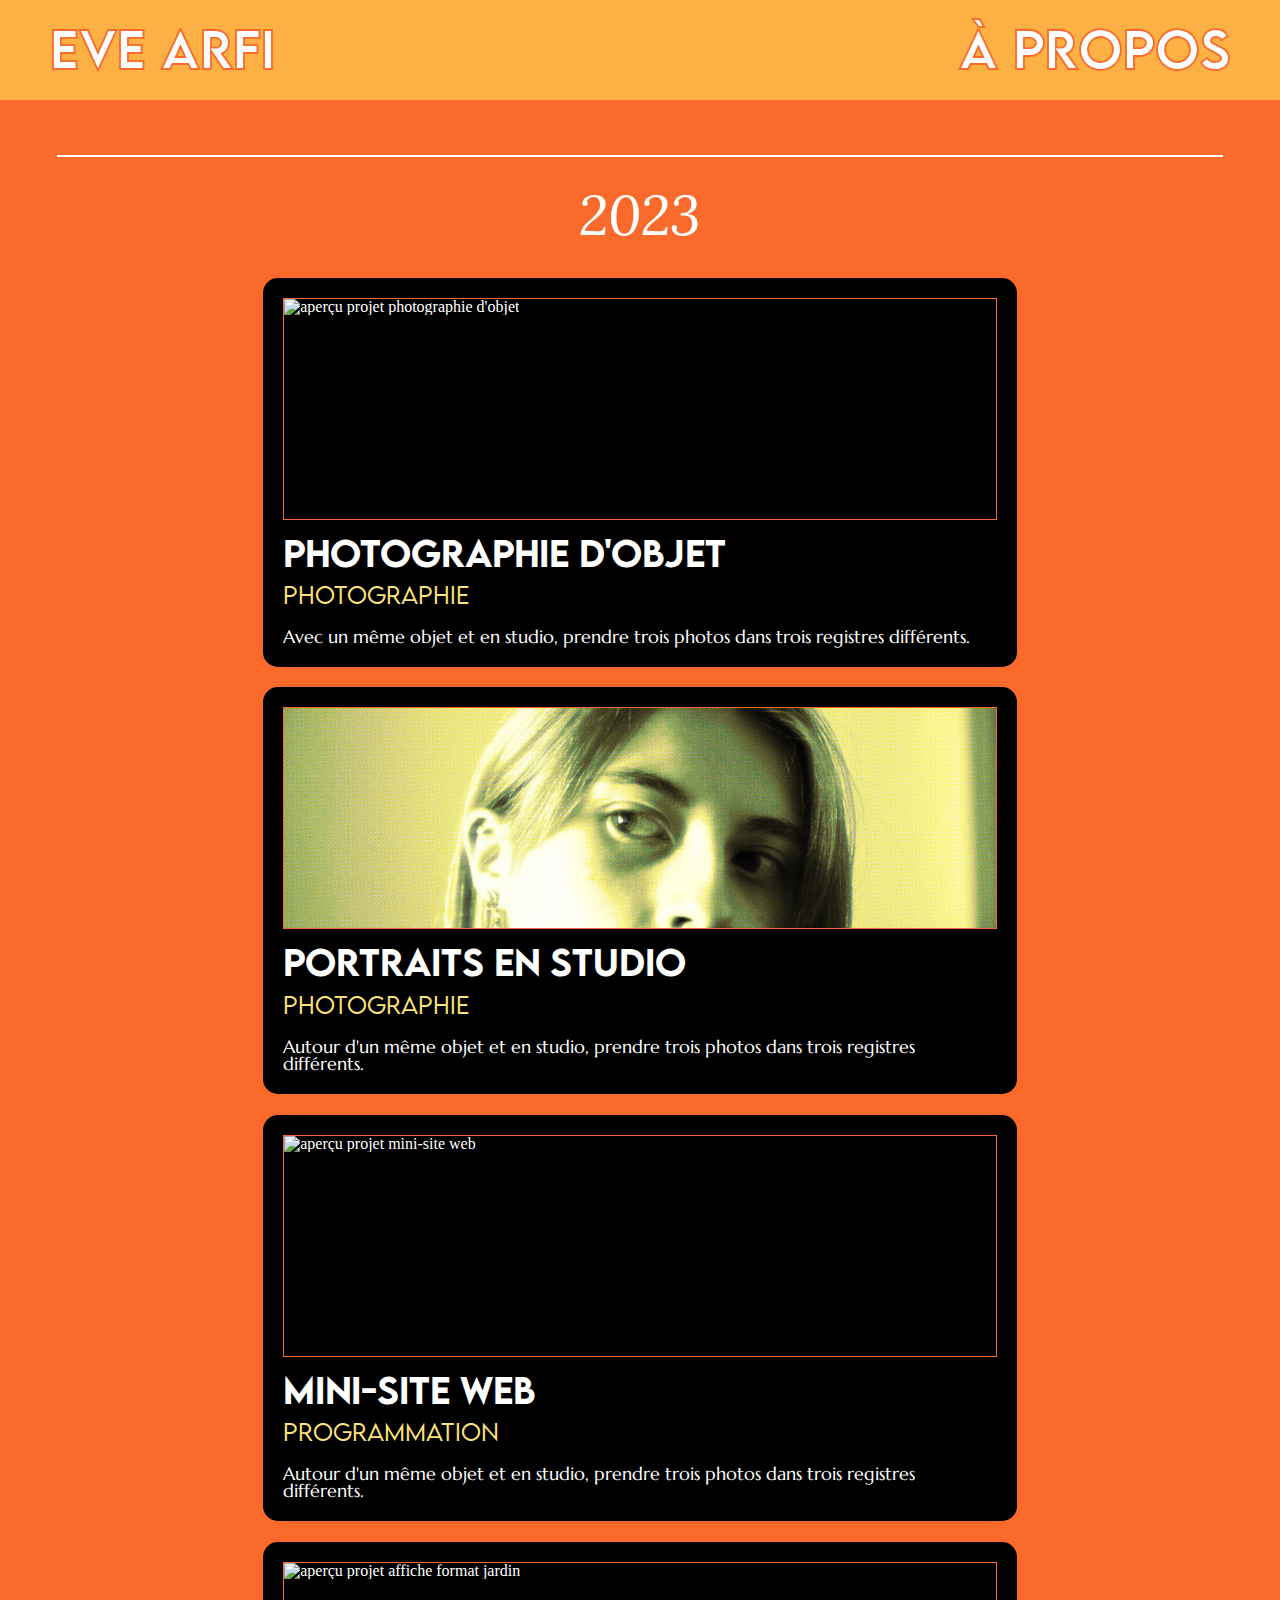
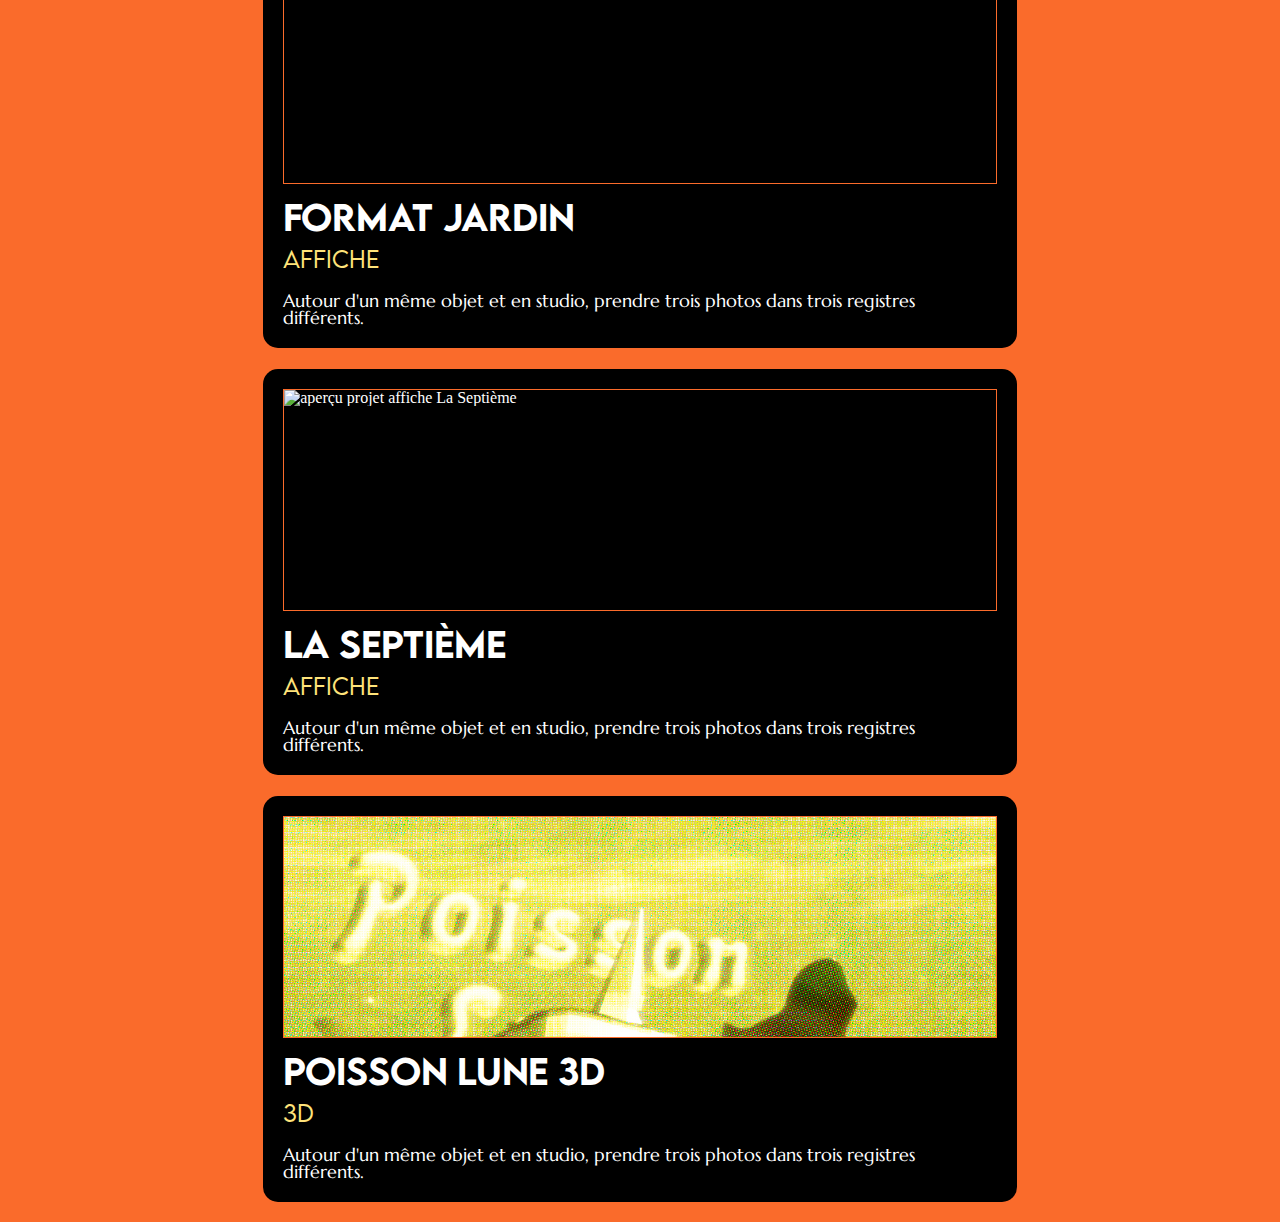
==== index.html @ 93e1ea7a "ajout projet portefolio" ====
<!DOCTYPE html>
<html>
	<head>
		<meta charset="utf-8">
		<!-- <meta name="viewport" content="width=device-width, initial-scale=1.0"> -->
		<link rel="stylesheet" type="text/css" href="style/reset.css">
		<link rel="stylesheet" type="text/css" href="style/style.css">
		<title>Eve Arfi ✶ portefolio</title>
	</head>


<body>

	<header>
		<a href="index.html" title="page d'accueil">
			<h1 id="prenomnom" class="txtheader">
				Eve Arfi
			</h1>
		</a>
		<a href="apropos.html" title="à propos">
			<p id="apropos" class="txtheader">
				à propos
			</p>
		</a>
	</header>


	<div id="trait">
		<hr/>
		<p id="date2023">2023</p>
	</div>


<div id="contgrille">
	
	<div id="grille">
		<a href="PhotographieObjet" target="_blank" title="projet photographie d'objet">
			<article>
				<div class="image">
					<img src="import/apercuobjet.jpg" alt="aperçu projet photographie d'objet">
				</div>
				<h4>Photographie d'objet</h4> 
				<h5>photographie</h5>
				<p>
					Avec un même objet et en studio, prendre trois photos dans trois registres différents.
				</p>
			</article>
		</a>

		<a href="PortraitsEnStudio" target="_blank" title="projet portraits en studio">
			<article>
				<div class="image">
					<img src="import/apercuportraits.jpg" alt="aperçu projet portraits en studio">
				</div>
				<h4>Portraits en studio</h4> 
				<h5>photographie</h5>
				<p>
					Autour d'un même objet et en studio, prendre trois photos dans trois registres différents.
				</p>
			</article>
		</a>

		<a href="MiniSiteWeb" target="_blank" title="projet mini-site web">
			<article>
				<div class="image">
					<img src="import/apercuminisite.jpg" alt="aperçu projet mini-site web">
				</div>
				<h4>Mini-site web</h4> 
				<h5>programmation</h5>
				<p>
					Autour d'un même objet et en studio, prendre trois photos dans trois registres différents.
				</p>
			</article>
		</a>

		<a href="FormatJardin" target="_blank" title="projet d'affiche format jardin">
			<article>
				<div class="image">
					<img src="import/apercujardin.jpg" alt="aperçu projet affiche format jardin">
				</div>
				<h4>Format jardin</h4> 
				<h5>affiche</h5>
				<p>
					Autour d'un même objet et en studio, prendre trois photos dans trois registres différents.
				</p>
			</article>
		</a>

		<a href="LaSeptieme" target="_blank" title="projet d'affiche sur La Septième">
			<article>
				<div class="image">
					<img src="import/apercuseptieme.jpg" alt="aperçu projet affiche La Septième">
				</div>
				<h4>La Septième</h4> 
				<h5>affiche</h5>
				<p>
					Autour d'un même objet et en studio, prendre trois photos dans trois registres différents.
				</p>
			</article>
		</a>

		<a href="PoissonLune3D" target="_blank" title="poisson lune en 3D sur Blender">
			<article>
				<div class="image">
					<img src="import/testlunee.jpg" alt="aperçu projet poisson-lune en 3D Blender">
				</div>
				<h4>Poisson lune 3D</h4> 
				<h5>3D</h5>
				<p>
					Autour d'un même objet et en studio, prendre trois photos dans trois registres différents.
				</p>
			</article>
		</a>

	</div>
</div>
	


























</body>
</html>
---- style/style.css ----
/* * {
	cursor: url("../import/cursor1_1.png"), default; 
} */




/* ----------------------------- FONTS ----------------------------- */

/* lemonmilk */
@font-face {
	font-family: 'LEMONm';
	src: url('../fonts/LEMONMILK_Medium.ttf') format('truetype');
}
@font-face {
	font-family: 'LEMONr';
	src: url('../fonts/LEMONMILK_Regular.ttf') format('truetype');
}
@font-face {
	font-family: 'LEMONl';
	src: url('../fonts/LEMONMILK_Light.ttf') format('truetype');
}
/* glacial indifference */
@font-face {
	font-family: 'GLACIALb';
	src: url('../fonts/GlacialIndifference_Bold') format('truetype');
}
@font-face {
	font-family: 'GLACIALi';
	src: url('../fonts/GlacialIndifference_Italic.ttf') format('truetype');
}
@font-face {
	font-family: 'GLACIALr';
	src: url('../fonts/GlacialIndifference_Regular.ttf') format('truetype');
}
/* marcellus */
@font-face {
	font-family: 'MARCELLUS';
	src: url('../fonts/Marcellus_Regular.ttf') format('truetype');
}
/* monument extended */
@font-face {
	font-family: 'MONUMENTr';
	src: url('../fonts/MonumentExtended_Regular.otf') format('opentype');
}
/* lora */
@font-face {
	font-family: 'LORAr';
	src: url('../fonts/Lora_Regular.ttf') format('truetype');
}
@font-face {
	font-family: 'LORAi';
	src: url('../fonts/Lora_Italic.ttf') format('truetype');
}
@font-face {
	font-family: 'LORAm';
	src: url('../fonts/Lora_Medium.ttf') format('truetype');
}
@font-face {
	font-family: 'LORAmi';
	src: url('../fonts/Lora_Medium Italic.ttf') format('truetype');
}




/* ---------------------------- BODY ---------------------------- */

body {
	background-color: #fa6b2b;
	/* height : 100vh; */
	width: 100vw;
	max-width: 100%;
}

a {
	text-decoration: none;
}

/* --------------------------- A PROPOS --------------------------- */

#divapropos {
	border: 1px solid green;
	display: flex;
	margin: 200px auto;
	justify-content: center;
}

#carteID {
	height: 320px;
	width: 550px;
	border: 1px solid #ffe37a;
	margin-bottom: 10vh;
	margin-right: 5vh;
}

#bioapropos {
	background-color: white;
	border-radius: 15px;
	padding: 20px;
	font-family: 'MARCELLUS';
	font-size: 1.4em;
	width: 550px;
	margin-left: 5vh;
}

/* ---------------------------- HEADER ---------------------------- */

header {
	background-color: #fdb044;
	width: 100vw;
	height: 100px;
	position: fixed;
	position: absolute;
	top: 0;
	display: flex;
	z-index: 100;
}

.txtheader {
	font-family: 'LEMONm';
	font-size: 50px;
	-webkit-text-fill-color: white;
	-webkit-text-stroke: 1.8px #fa6b2b;
	margin-top: 23px;
	display: flex;
}

#prenomnom {
	margin-left: 50px;
}

#apropos {
	position: absolute;
	right: 50px;
}

/* ----------------------------- 2023 ----------------------------- */

hr {
	width: 91vw;
	margin-top: 155px;
	margin-bottom: 20px;
	border: 1px solid white;
}

#date2023 {
	font-family: 'LORAi';
	font-size: 3.5em;
	color: white;
	padding: 10px;
	background-color: #fa6b2b;
	position: relative;
	margin: auto;
	text-align: center;
	margin-bottom: 5px;
}

/* ---------------------------- GRILLE ---------------------------- */

#contgrille {
	width: 62vw;
	margin: auto;
}

#grille {
	display: grid;
  	grid-template-columns: repeat(auto-fill, minmax(400px, 1fr));
  	grid-gap: 1.3em;
  	padding : 20px;	
} 

.image {
	height: 220px;
	border: 1px solid #fa6b2b;
	margin-bottom: 15px;
	overflow-y: hidden; /* tt ce qui dépasse est caché */
	/* display: flex;
	align-items: center; */
}

img {
	max-width: 100%;
}

article {
	color: white;
	background-color: black;
	grid-column: span 1;
	border-radius: 15px;
	padding: 20px;
	transition: 0.4s ease all;	
}

article h4 {
	font-family: 'LEMONm';
	font-size: 2.2em;	
	margin-bottom: 0.4em;
}

article h5 {
	font-family: 'LEMONl';
	font-size: 1.4em;	
	margin-bottom: 1em;
	color: #ffe37a;
}

article p {
	font-family: 'MARCELLUS';
	font-size: 1.1em;
}
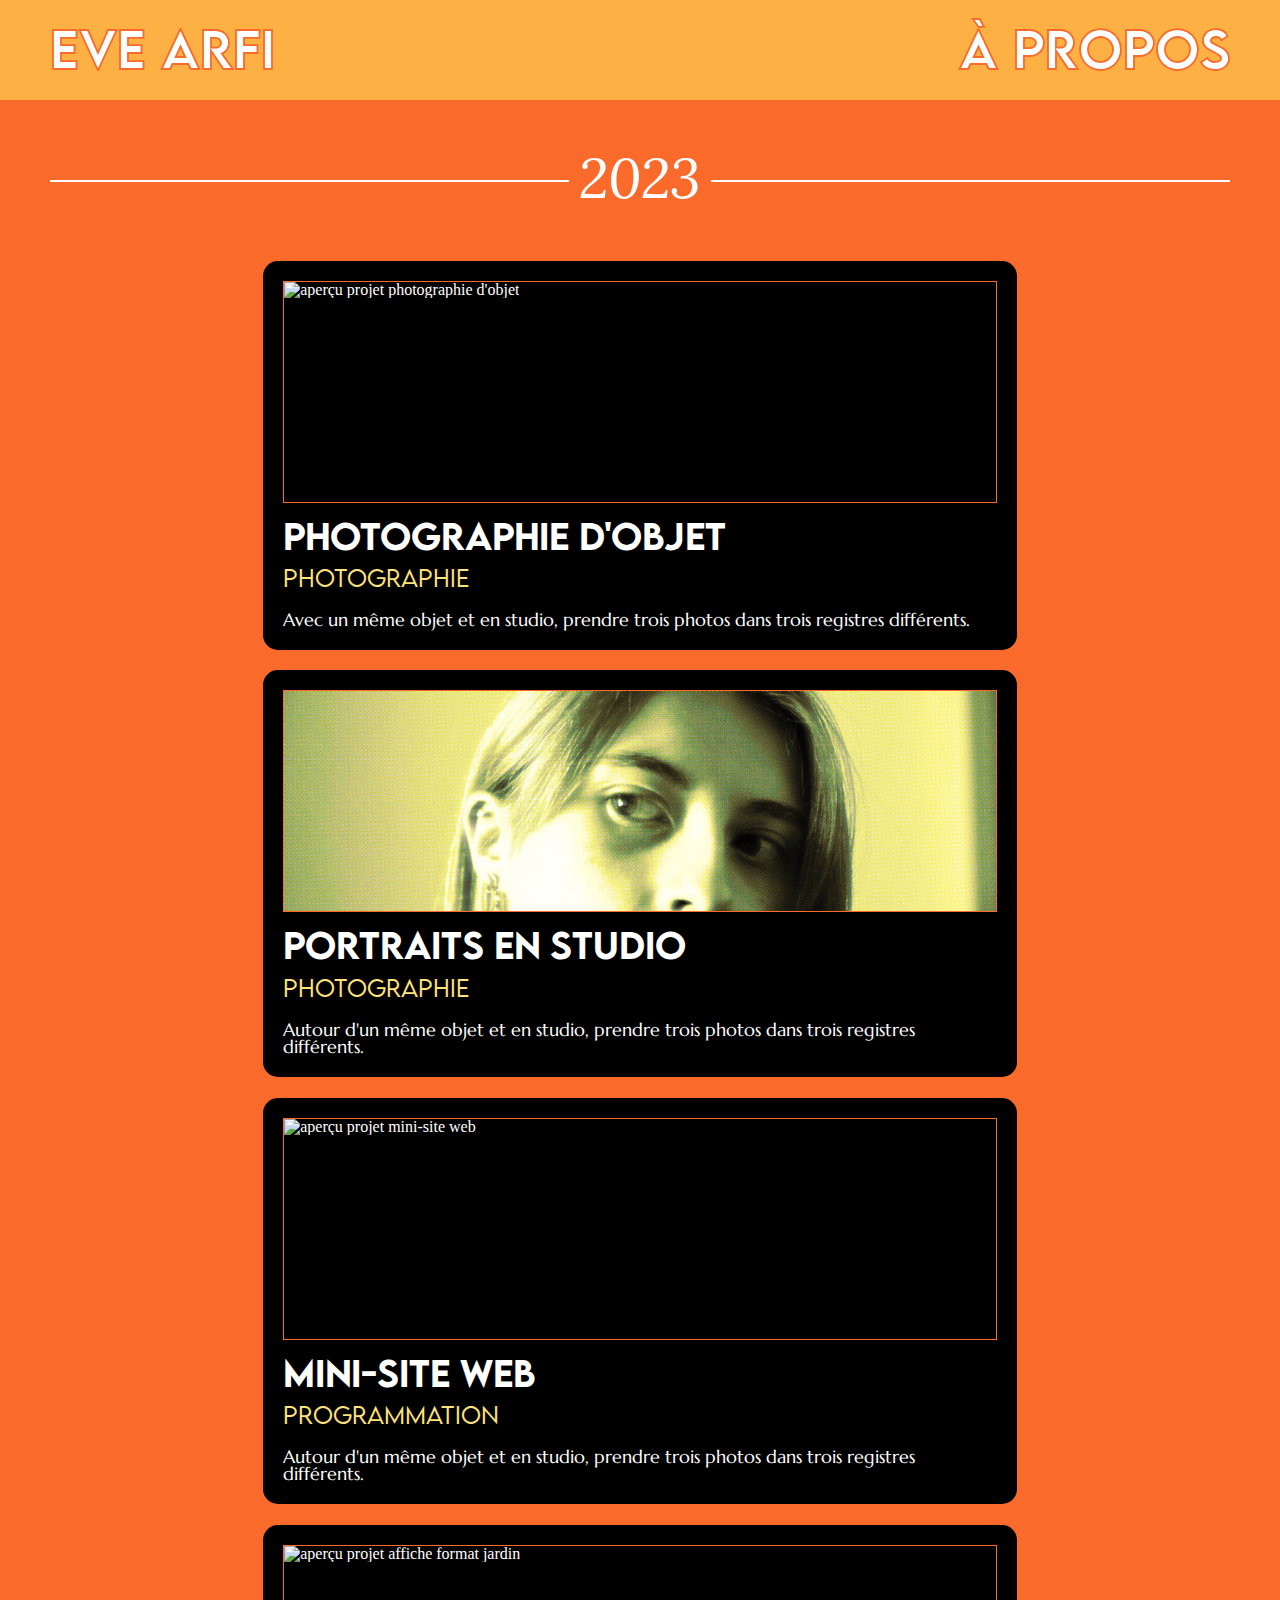
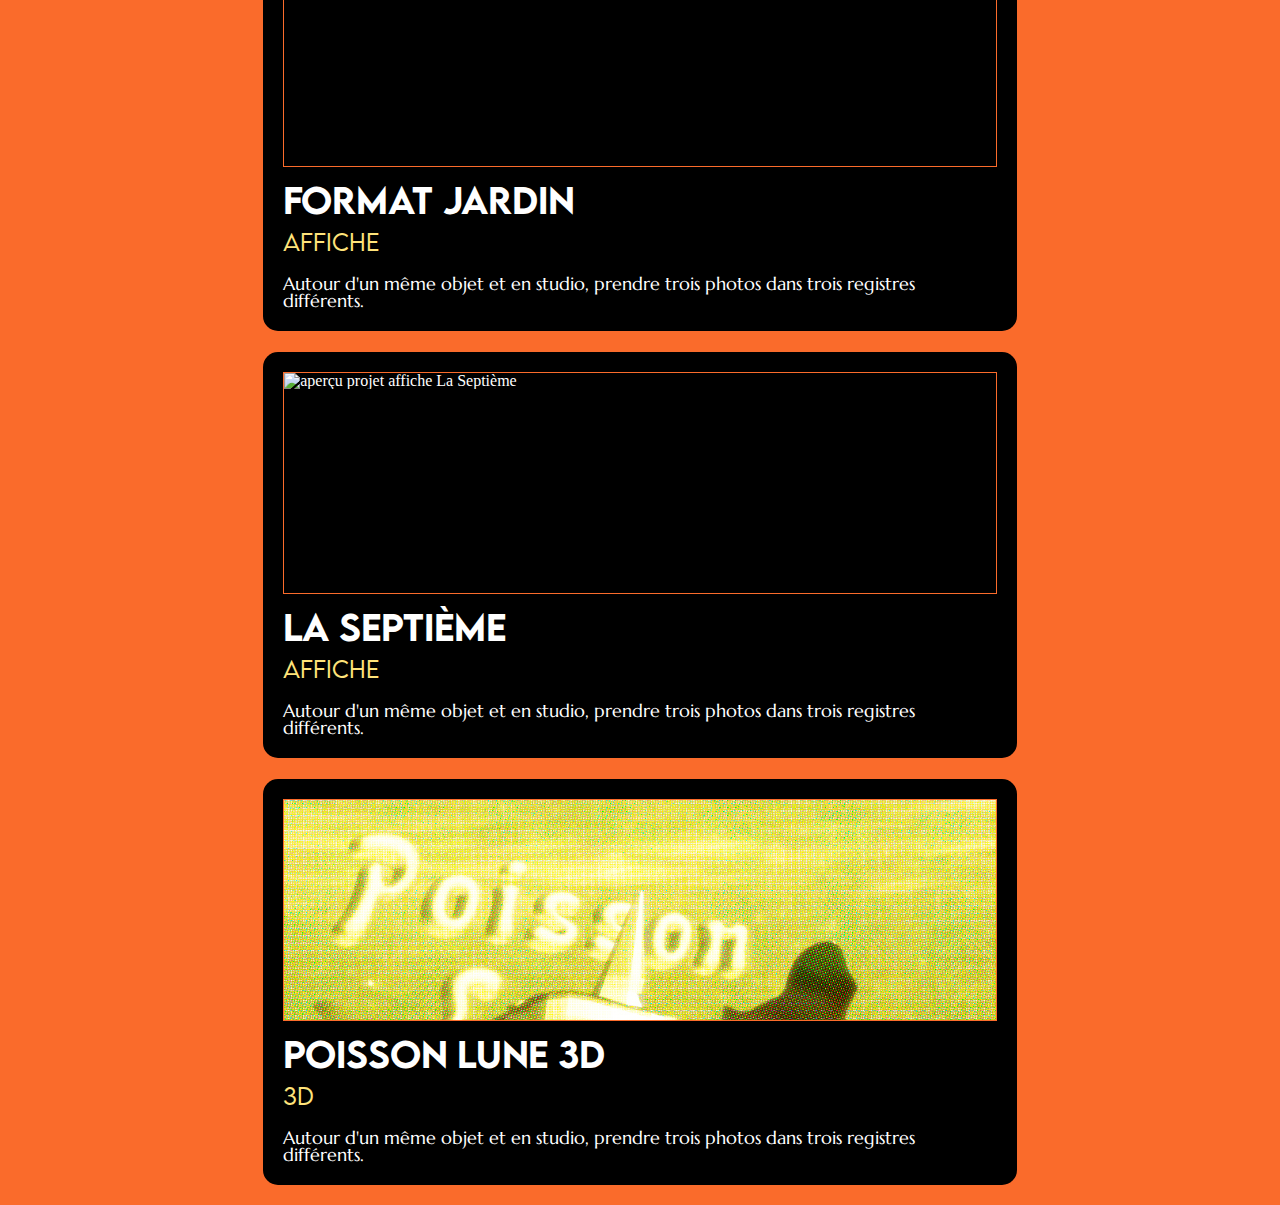
==== commit 613cb821: "modification du header + du 2023" ====
--- a/index.html
+++ b/index.html
@@ -28,6 +28,7 @@
 	<div id="trait">
 		<hr/>
 		<p id="date2023">2023</p>
+		<hr>
 	</div>
 
 
--- a/style/style.css
+++ b/style/style.css
@@ -71,6 +71,7 @@
 	/* height : 100vh; */
 	width: 100vw;
 	max-width: 100%;
+	padding-top: 140px;
 }
 
 a {
@@ -111,7 +112,6 @@
 	width: 100vw;
 	height: 100px;
 	position: fixed;
-	position: absolute;
 	top: 0;
 	display: flex;
 	z-index: 100;
@@ -137,10 +137,18 @@
 
 /* ----------------------------- 2023 ----------------------------- */
 
+#trait {
+	display: flex;
+	justify-content: center;
+	flex-direction: row;
+	align-items: center;
+	margin-bottom: 20px;
+
+	padding: 0 50px;
+}
+
 hr {
-	width: 91vw;
-	margin-top: 155px;
-	margin-bottom: 20px;
+	width: 100%;
 	border: 1px solid white;
 }
 
@@ -189,7 +197,7 @@
 	grid-column: span 1;
 	border-radius: 15px;
 	padding: 20px;
-	transition: 0.4s ease all;	
+	transition: 0.4s ease all;
 }
 
 article h4 {
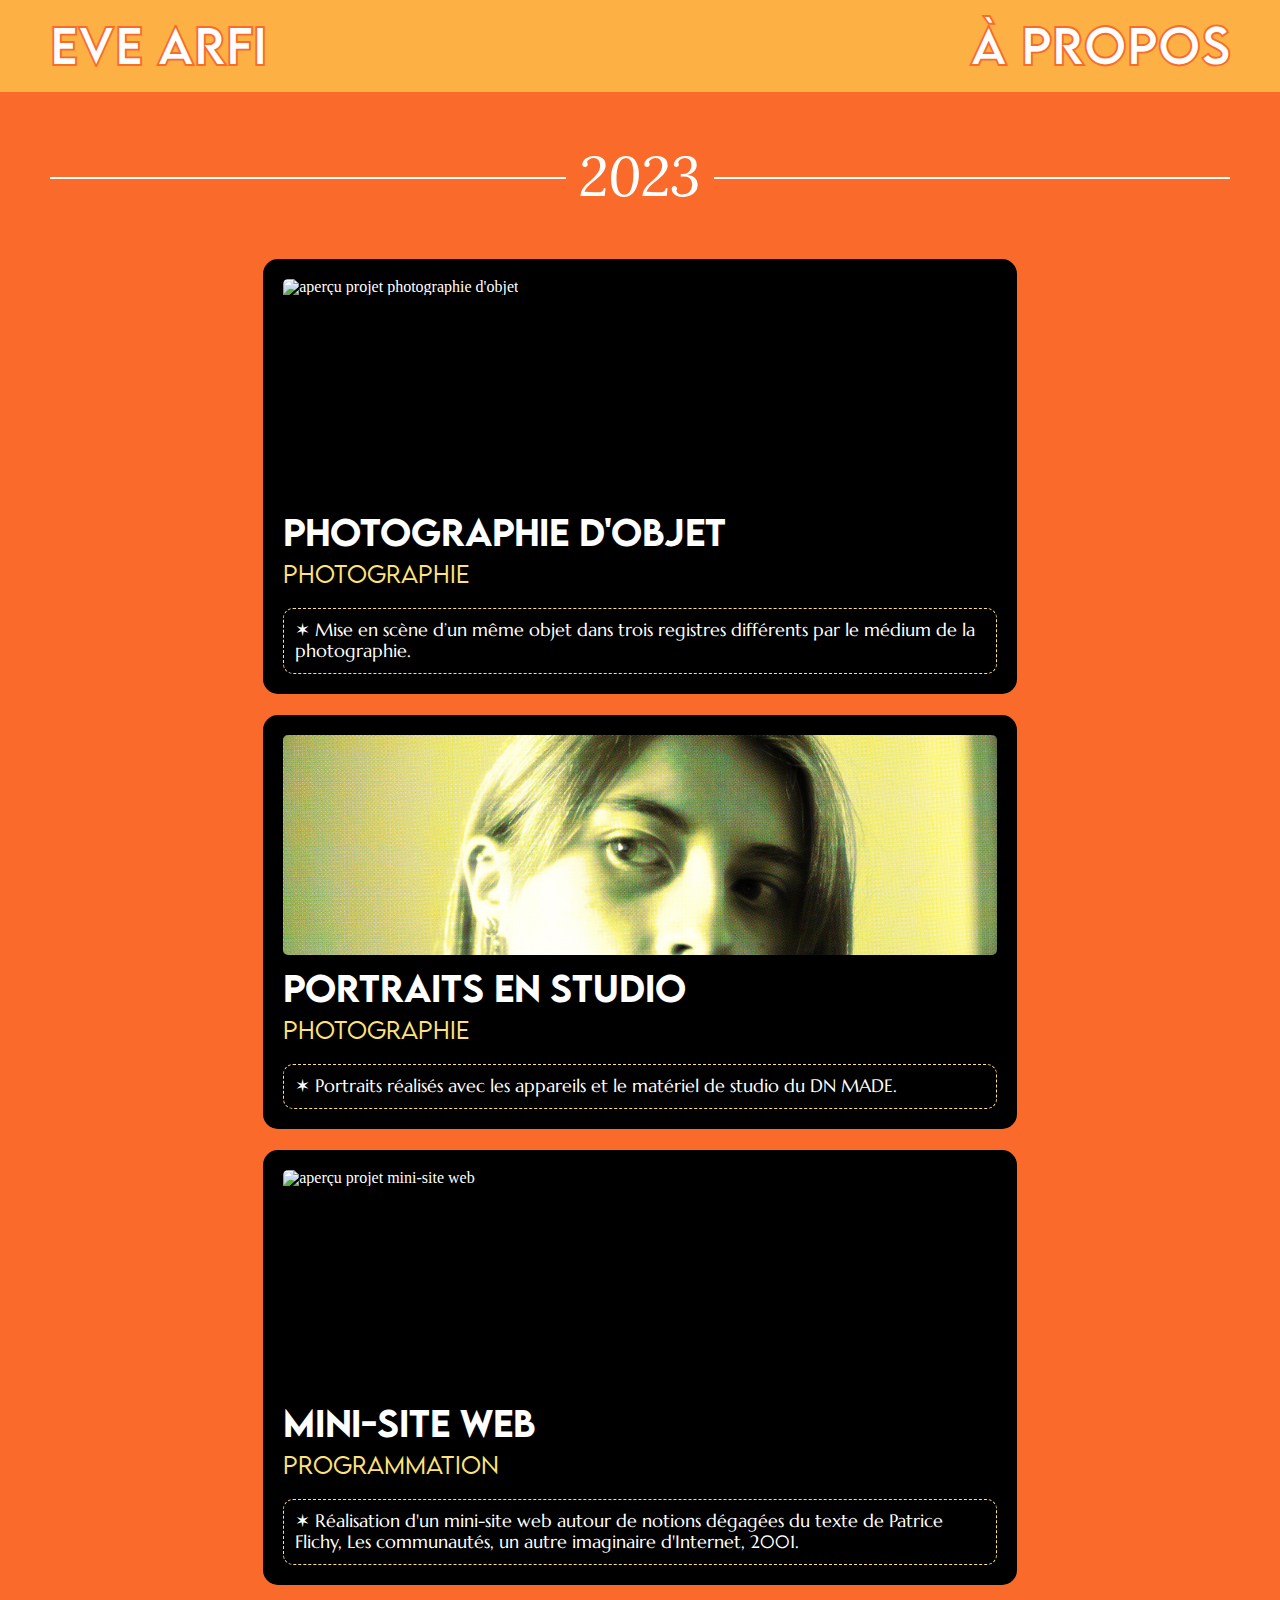
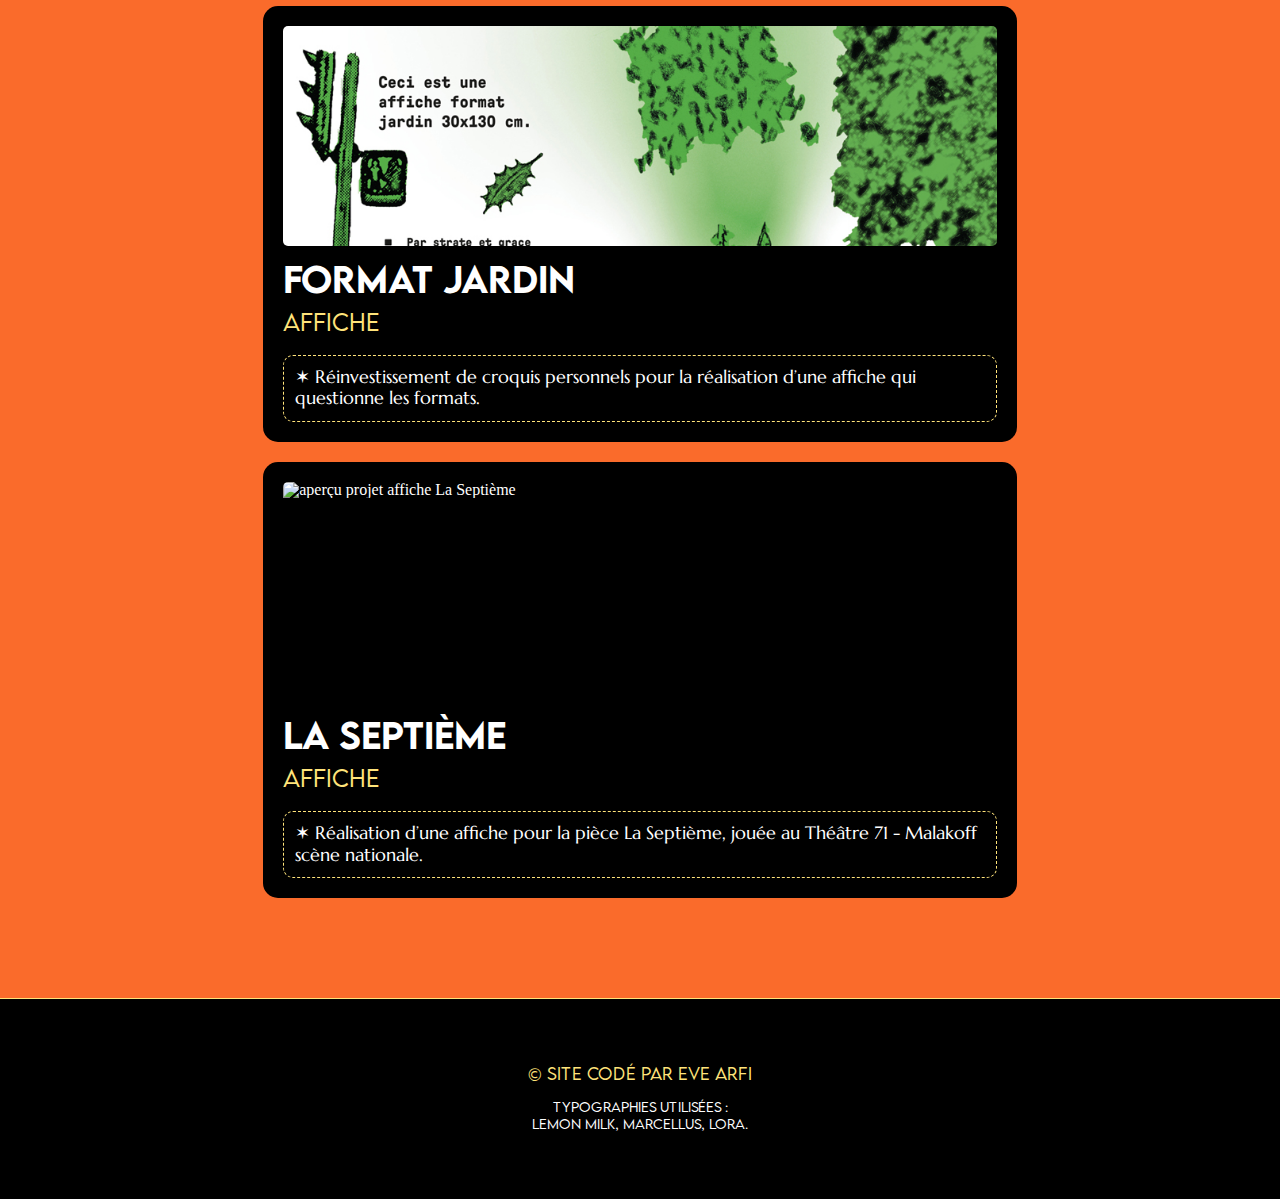
==== commit 69674411: "Mise à jour du site" ====
--- a/index.html
+++ b/index.html
@@ -5,7 +5,7 @@
 		<!-- <meta name="viewport" content="width=device-width, initial-scale=1.0"> -->
 		<link rel="stylesheet" type="text/css" href="style/reset.css">
 		<link rel="stylesheet" type="text/css" href="style/style.css">
-		<title>Eve Arfi ✶ portefolio</title>
+		<title>Eve Arfi ✶ portfolio</title>
 	</head>
 
 
@@ -28,14 +28,14 @@
 	<div id="trait">
 		<hr/>
 		<p id="date2023">2023</p>
-		<hr>
+		<hr/>
 	</div>
 
 
 <div id="contgrille">
 	
 	<div id="grille">
-		<a href="PhotographieObjet" target="_blank" title="projet photographie d'objet">
+		<a href="photographieobjet.html" title="projet photographie d'objet">
 			<article>
 				<div class="image">
 					<img src="import/apercuobjet.jpg" alt="aperçu projet photographie d'objet">
@@ -43,12 +43,12 @@
 				<h4>Photographie d'objet</h4> 
 				<h5>photographie</h5>
 				<p>
-					Avec un même objet et en studio, prendre trois photos dans trois registres différents.
+					✶ Mise en scène d’un même objet dans trois registres différents par le médium de la photographie. 
 				</p>
 			</article>
 		</a>
 
-		<a href="PortraitsEnStudio" target="_blank" title="projet portraits en studio">
+		<a href="portraitsstudio.html" title="projet portraits en studio">
 			<article>
 				<div class="image">
 					<img src="import/apercuportraits.jpg" alt="aperçu projet portraits en studio">
@@ -56,25 +56,26 @@
 				<h4>Portraits en studio</h4> 
 				<h5>photographie</h5>
 				<p>
-					Autour d'un même objet et en studio, prendre trois photos dans trois registres différents.
+					✶ Portraits réalisés avec les appareils et le matériel de studio du DN MADE. 
 				</p>
 			</article>
 		</a>
 
-		<a href="MiniSiteWeb" target="_blank" title="projet mini-site web">
+		<a href="minisiteweb.html" title="projet mini-site web">
 			<article>
 				<div class="image">
 					<img src="import/apercuminisite.jpg" alt="aperçu projet mini-site web">
 				</div>
-				<h4>Mini-site web</h4> 
+				<h4>Mini-site web</h4>
 				<h5>programmation</h5>
 				<p>
-					Autour d'un même objet et en studio, prendre trois photos dans trois registres différents.
+					✶ Réalisation d'un mini-site web autour de notions dégagées du texte de Patrice Flichy, Les communautés, un autre imaginaire d'Internet, 2001. 
+
 				</p>
 			</article>
 		</a>
 
-		<a href="FormatJardin" target="_blank" title="projet d'affiche format jardin">
+		<a href="formatjardin.html" title="projet d'affiche format jardin">
 			<article>
 				<div class="image">
 					<img src="import/apercujardin.jpg" alt="aperçu projet affiche format jardin">
@@ -82,12 +83,12 @@
 				<h4>Format jardin</h4> 
 				<h5>affiche</h5>
 				<p>
-					Autour d'un même objet et en studio, prendre trois photos dans trois registres différents.
+					✶ Réinvestissement de croquis personnels pour la réalisation d’une affiche qui questionne les formats.
 				</p>
 			</article>
 		</a>
 
-		<a href="LaSeptieme" target="_blank" title="projet d'affiche sur La Septième">
+		<a href="laseptieme.html" title="projet d'affiche sur La Septième">
 			<article>
 				<div class="image">
 					<img src="import/apercuseptieme.jpg" alt="aperçu projet affiche La Septième">
@@ -95,12 +96,12 @@
 				<h4>La Septième</h4> 
 				<h5>affiche</h5>
 				<p>
-					Autour d'un même objet et en studio, prendre trois photos dans trois registres différents.
+					✶ Réalisation d’une affiche pour la pièce La Septième, jouée au Théâtre 71 -  Malakoff scène nationale.
 				</p>
 			</article>
 		</a>
 
-		<a href="PoissonLune3D" target="_blank" title="poisson lune en 3D sur Blender">
+		<!-- <a href="poissonlune3d.html" title="poisson lune en 3D sur Blender">
 			<article>
 				<div class="image">
 					<img src="import/testlunee.jpg" alt="aperçu projet poisson-lune en 3D Blender">
@@ -108,14 +109,22 @@
 				<h4>Poisson lune 3D</h4> 
 				<h5>3D</h5>
 				<p>
-					Autour d'un même objet et en studio, prendre trois photos dans trois registres différents.
+					✶ Modélisation 3D sur Blender d’un poisson-lune observé à la Grande Galerie de l'Évolution.
 				</p>
 			</article>
-		</a>
+		</a> -->
 
 	</div>
 </div>
 	
+	<footer>
+		<p id="codepar">
+			© Site codé par Eve Arfi <br/> <br/>
+		</p>
+		<p id="fontsused">
+			Typographies utilisées : <br/> LEMON MILK, Marcellus, Lora.
+		</p>
+	</footer>
 
 
 
--- a/style/style.css
+++ b/style/style.css
@@ -71,38 +71,62 @@
 	/* height : 100vh; */
 	width: 100vw;
 	max-width: 100%;
-	padding-top: 140px;
+	padding-top: 135px;
 }
 
 a {
 	text-decoration: none;
 }
 
+/* .sup {
+	font-size: 0.6em;
+	position: relative;
+	bottom: 0.6em;
+} */
+
 /* --------------------------- A PROPOS --------------------------- */
 
 #divapropos {
-	border: 1px solid green;
-	display: flex;
-	margin: 200px auto;
+	display: flex;
+	margin: 13vh auto;
 	justify-content: center;
+	align-items: center;
+	margin-bottom: 170px;
+	min-height: 49.65vh ;
 }
 
 #carteID {
-	height: 320px;
-	width: 550px;
-	border: 1px solid #ffe37a;
-	margin-bottom: 10vh;
+	width: 549px;
 	margin-right: 5vh;
 }
 
 #bioapropos {
-	background-color: white;
+	color: white;
+	background-color: black;
 	border-radius: 15px;
-	padding: 20px;
+	padding: 22px;
 	font-family: 'MARCELLUS';
-	font-size: 1.4em;
-	width: 550px;
+	font-size: 1.3em;
+	line-height: 1.2em;
+	width: 549px;
 	margin-left: 5vh;
+}
+
+#buttonsapropos {
+	margin-left: 5vh;
+	margin-top: 20px;
+	height: 53px;
+}
+
+#buttonmail { 
+	height: 53px;
+	width: 53px;
+	padding-right: 1vh;
+}
+
+#buttoncv {
+	height: 53px;
+	width: 53px;
 }
 
 /* ---------------------------- HEADER ---------------------------- */
@@ -110,7 +134,7 @@
 header {
 	background-color: #fdb044;
 	width: 100vw;
-	height: 100px;
+	height: 92px;
 	position: fixed;
 	top: 0;
 	display: flex;
@@ -119,10 +143,10 @@
 
 .txtheader {
 	font-family: 'LEMONm';
-	font-size: 50px;
+	font-size: 48px;
 	-webkit-text-fill-color: white;
 	-webkit-text-stroke: 1.8px #fa6b2b;
-	margin-top: 23px;
+	margin-top: 21px;
 	display: flex;
 }
 
@@ -135,6 +159,31 @@
 	right: 50px;
 }
 
+/* ---------------------------- FOOTER ---------------------------- */
+
+footer {
+	background-color: black;
+	height: 200px;
+	border-top: 1.7px solid #ffe37a;
+	color: white;
+	margin: auto;
+	text-align: center;
+}
+
+#codepar {
+	margin-top: 67px;
+	font-family: 'LEMONl';
+	color: #ffe37a;
+	font-size: 1em;
+}
+
+#fontsused {
+	font-family: 'LEMONl';
+	color: white;
+	font-size: 0.8em;
+	line-height: normal;
+}
+
 /* ----------------------------- 2023 ----------------------------- */
 
 #trait {
@@ -142,8 +191,7 @@
 	justify-content: center;
 	flex-direction: row;
 	align-items: center;
-	margin-bottom: 20px;
-
+	margin-bottom: 18px;
 	padding: 0 50px;
 }
 
@@ -156,12 +204,12 @@
 	font-family: 'LORAi';
 	font-size: 3.5em;
 	color: white;
-	padding: 10px;
+	padding: 13px;
 	background-color: #fa6b2b;
 	position: relative;
 	margin: auto;
 	text-align: center;
-	margin-bottom: 5px;
+	margin-bottom: 4px;
 }
 
 /* ---------------------------- GRILLE ---------------------------- */
@@ -169,6 +217,7 @@
 #contgrille {
 	width: 62vw;
 	margin: auto;
+	margin-bottom: 80px;
 }
 
 #grille {
@@ -180,15 +229,13 @@
 
 .image {
 	height: 220px;
-	border: 1px solid #fa6b2b;
 	margin-bottom: 15px;
-	overflow-y: hidden; /* tt ce qui dépasse est caché */
-	/* display: flex;
-	align-items: center; */
+	border-radius: 5px;
+	overflow-y: hidden;
 }
 
 img {
-	max-width: 100%;
+	width: 100%;
 }
 
 article {
@@ -216,4 +263,96 @@
 article p {
 	font-family: 'MARCELLUS';
 	font-size: 1.1em;
+	line-height: 1.2em;
+	padding: 11px;
+	border: 1px dashed #ffe37a;
+	border-radius: 10px;
+}
+
+/* ------------------------ PAGES PROJETS ------------------------ */
+
+#bgprojets {
+	margin: 70px auto;
+	margin-bottom: 120px;
+	color: white;
+	background-color: black;
+	border-radius: 20px;
+	width: 70vw;
+	padding: 40px;
+}
+
+.txtprojets {
+	font-family: 'MARCELLUS';
+	font-size: 1.25em;
+	line-height: 1.2em;
+	padding: 20px;
+	width: 800px;
+	margin: 40px auto;
+}
+
+#photosprojets {
+	width: 60vw;
+	margin: 45px auto;
+	text-align: center
+}
+
+#boxjardin {
+	width: 700px;
+	height: 500px;
+	overflow-x: scroll;
+	margin: auto;
+}
+
+#jardinbottom {
+	margin-bottom: 30px;
+}
+
+.deuximagesunecolonne{
+	display: flex;
+	justify-content: center;
+}
+
+.deuximagesunecolonne figure, .deuxcolonnes figure{
+	position: relative;
+	width: 45%;
+	/* border: 1px solid red; */
+}
+
+.deuximagesunecolonne .imagebas{
+	position: absolute;
+	bottom: 40px;
+	left: 0;
+}
+
+.deuxcolonnes{
+	display: flex;
+	justify-content: center;	
+	margin-top:40px ;
+}
+
+/* ---------------- titres papier ---------------- */
+
+#nomsprojetsphoobj {
+	width: 400px;
+	margin: 25px auto;
+}
+
+#nomsprojetsphstudio {
+	width: 380px;
+	margin: 25px auto;
+}
+
+#nomsprojetsminisite {
+	width: 230px;
+	margin: 25px auto;
+}
+
+#nomsprojetsforjardin {
+	width: 258px;
+	margin: 25px auto;
+}
+
+#nomsprojetsla7e {
+	width: 225px;
+	margin: 25px auto;
 }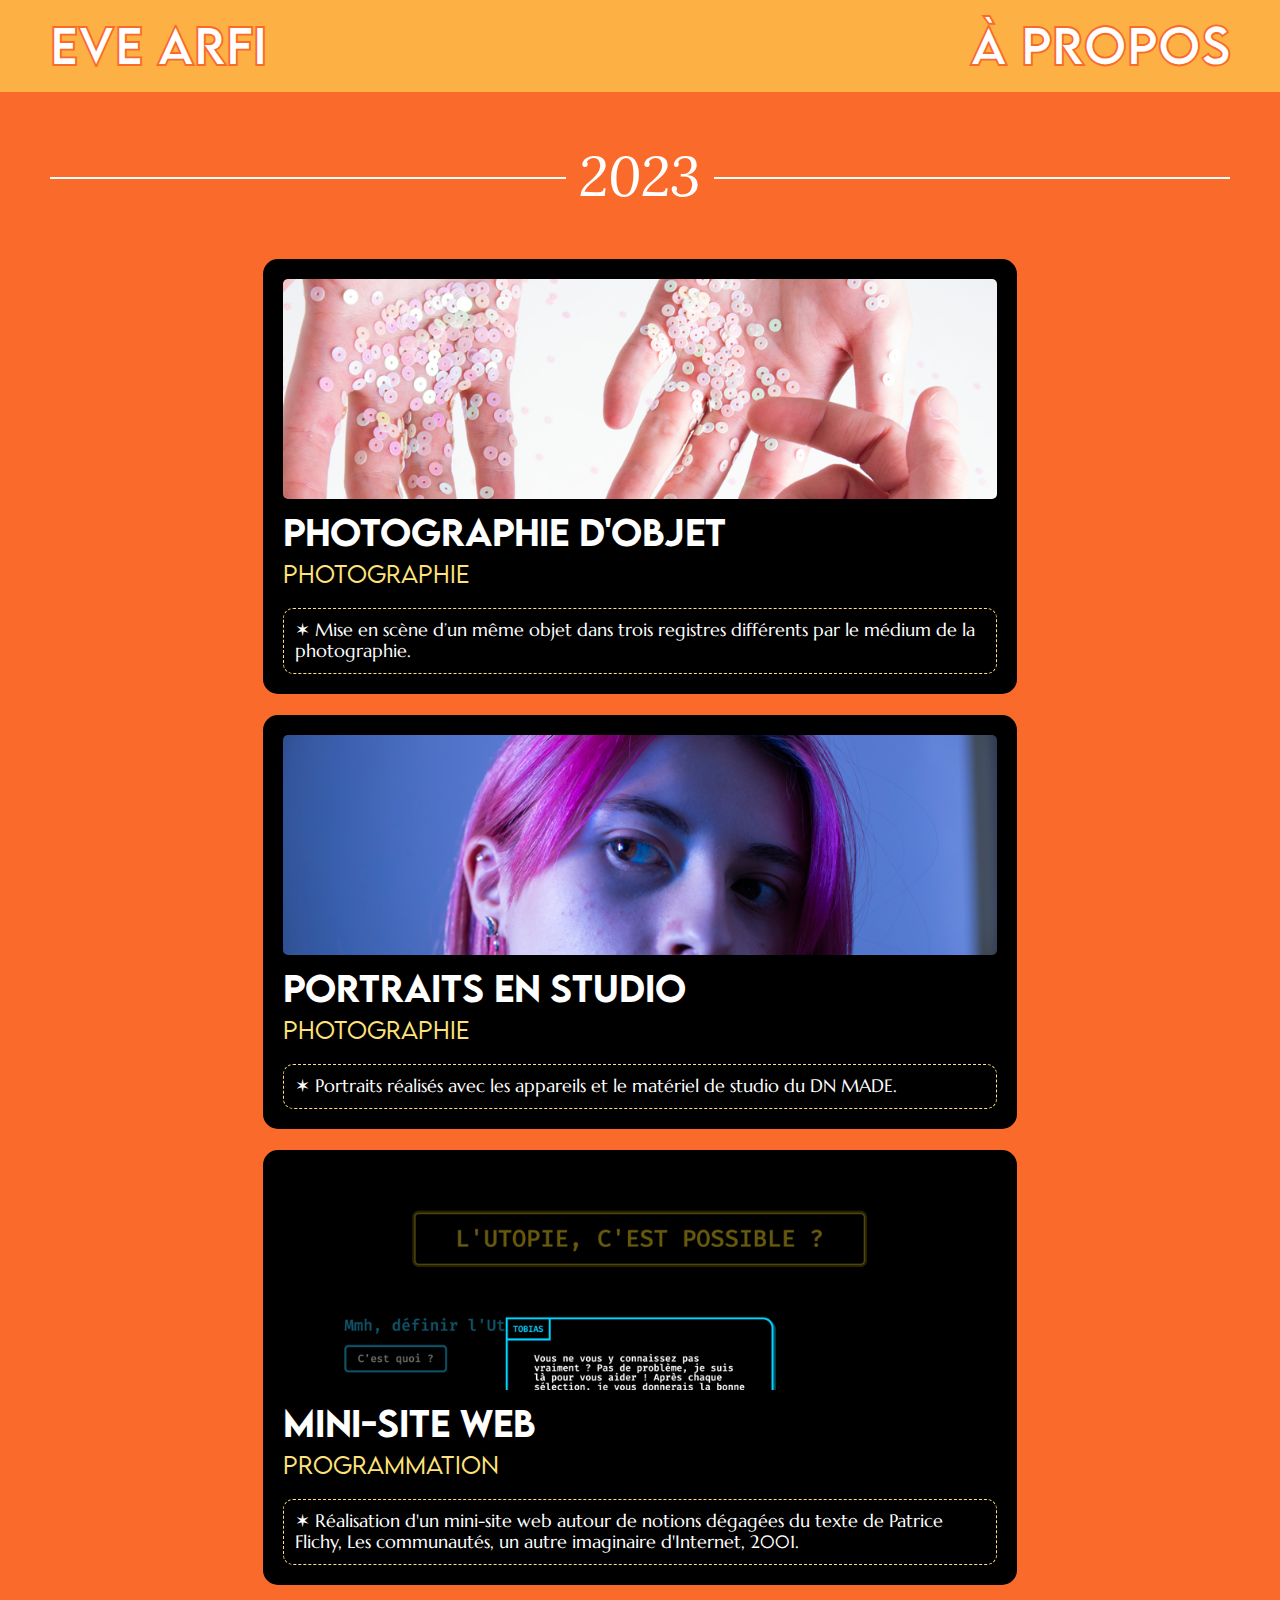
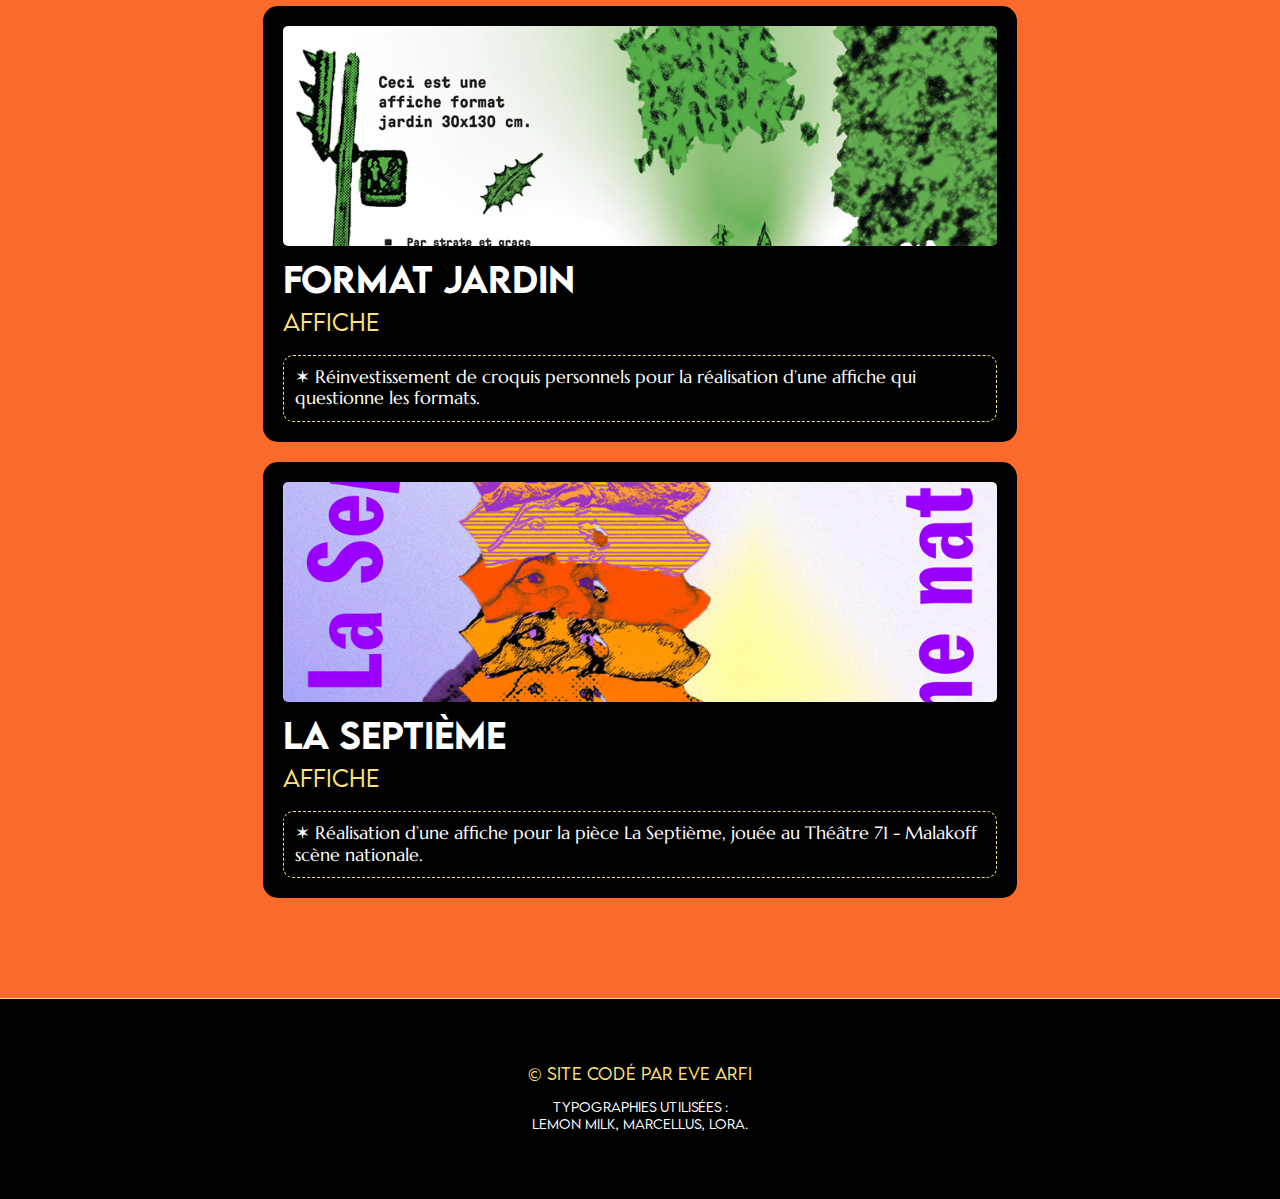
==== commit 571293b0: "Mise à jour du site" ====
--- a/index.html
+++ b/index.html
@@ -1,5 +1,5 @@
 <!DOCTYPE html>
-<html>
+<html lang="fr">
 	<head>
 		<meta charset="utf-8">
 		<!-- <meta name="viewport" content="width=device-width, initial-scale=1.0"> -->
@@ -91,7 +91,7 @@
 		<a href="laseptieme.html" title="projet d'affiche sur La Septième">
 			<article>
 				<div class="image">
-					<img src="import/apercuseptieme.jpg" alt="aperçu projet affiche La Septième">
+					<img src="import/apercuaffiche71.jpg" alt="aperçu projet affiche La Septième">
 				</div>
 				<h4>La Septième</h4> 
 				<h5>affiche</h5>
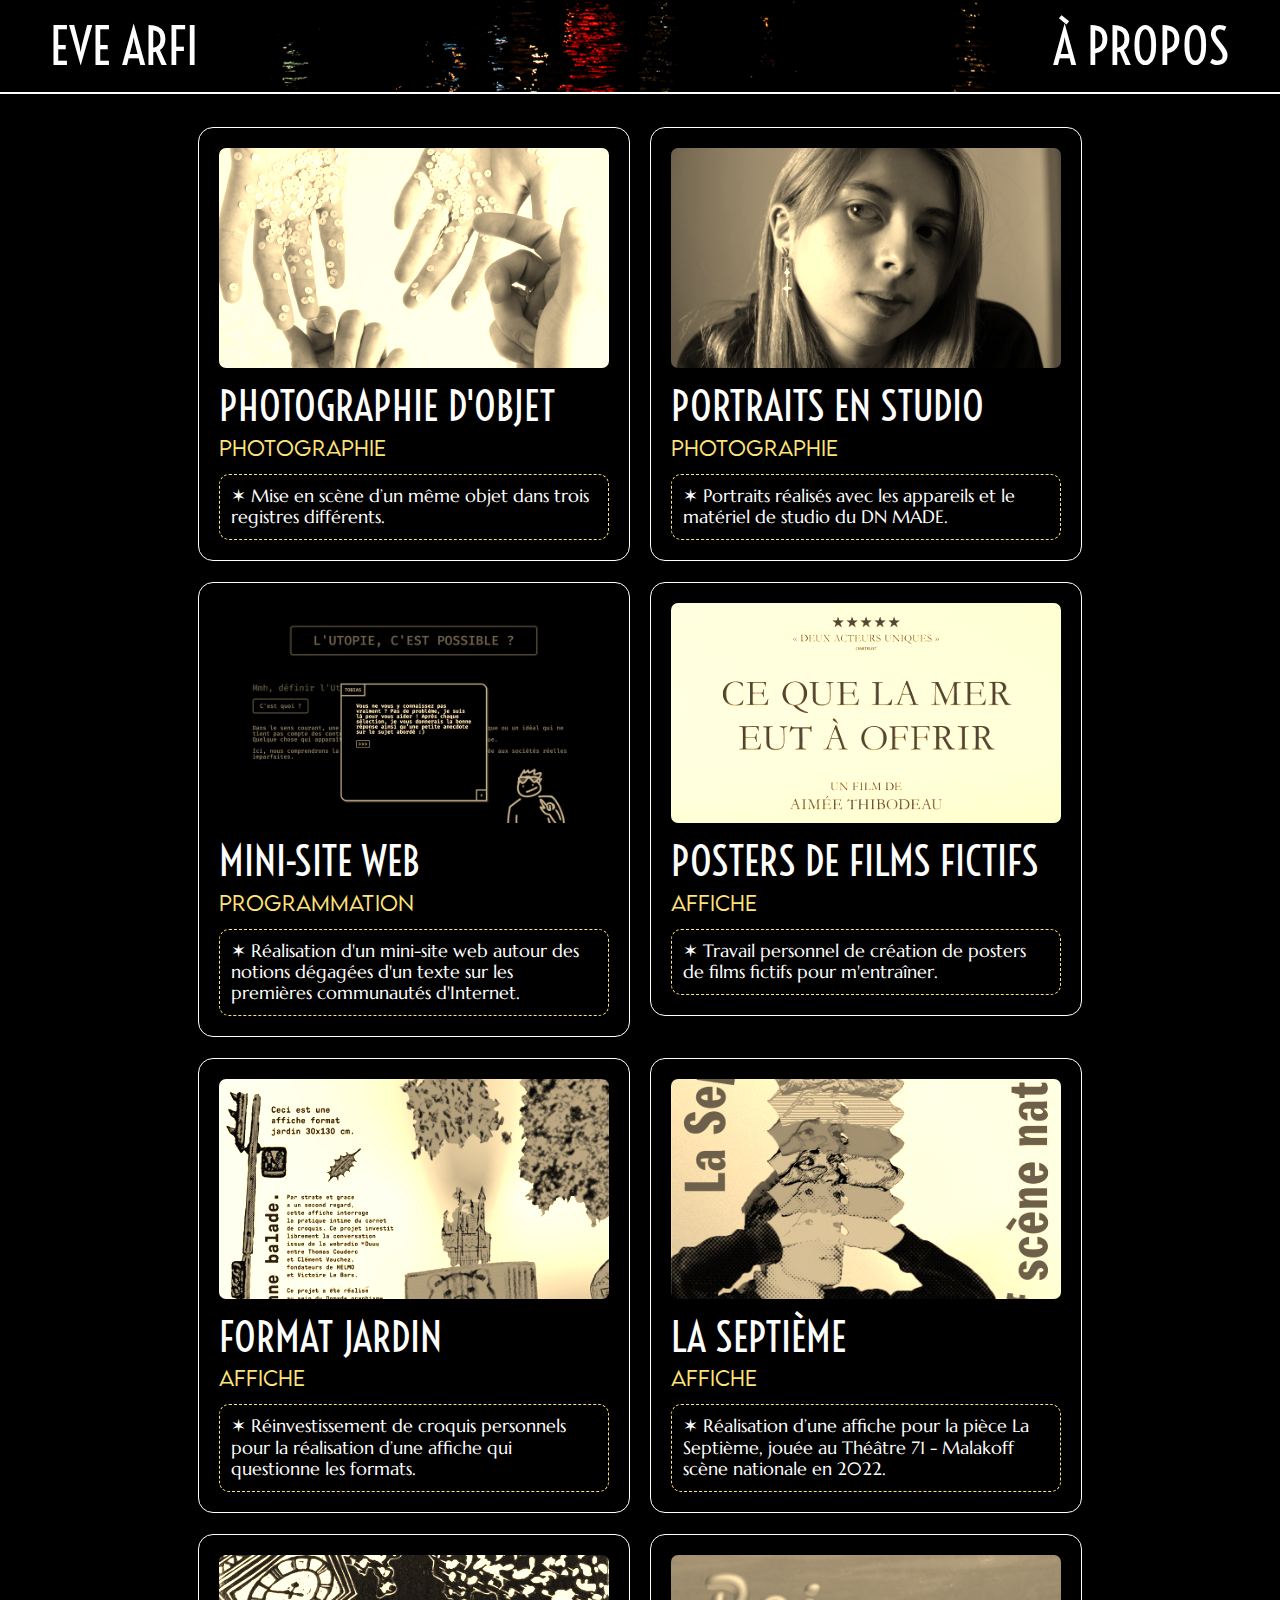
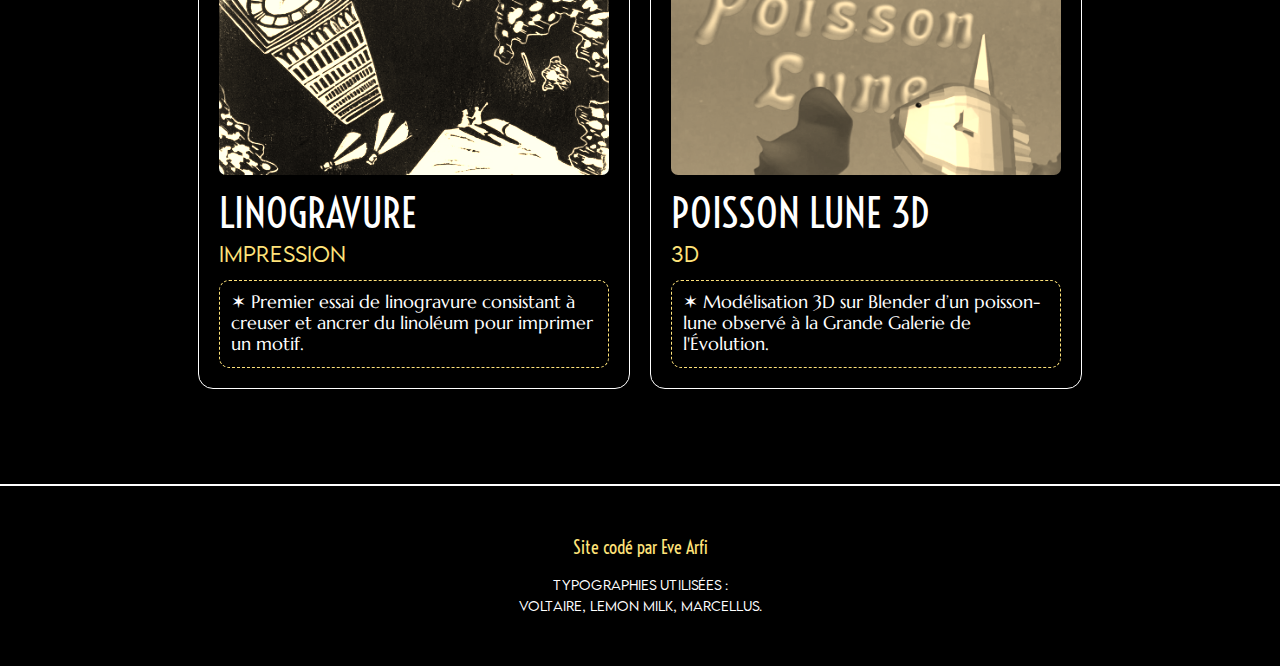
==== commit ed477be2: "Mise à jour du site v2 toute noire" ====
--- a/index.html
+++ b/index.html
@@ -6,6 +6,7 @@
 		<link rel="stylesheet" type="text/css" href="style/reset.css">
 		<link rel="stylesheet" type="text/css" href="style/style.css">
 		<title>Eve Arfi ✶ portfolio</title>
+		<link rel="icon" type="image/x-icon" href="import/favicon.ico">
 	</head>
 
 
@@ -22,14 +23,10 @@
 				à propos
 			</p>
 		</a>
+		<img id="bgheader" src="import/bandeau53.jpg">
 	</header>
 
 
-	<div id="trait">
-		<hr/>
-		<p id="date2023">2023</p>
-		<hr/>
-	</div>
 
 
 <div id="contgrille">
@@ -43,7 +40,7 @@
 				<h4>Photographie d'objet</h4> 
 				<h5>photographie</h5>
 				<p>
-					✶ Mise en scène d’un même objet dans trois registres différents par le médium de la photographie. 
+					✶ Mise en scène d’un même objet dans trois registres différents.
 				</p>
 			</article>
 		</a>
@@ -69,8 +66,21 @@
 				<h4>Mini-site web</h4>
 				<h5>programmation</h5>
 				<p>
-					✶ Réalisation d'un mini-site web autour de notions dégagées du texte de Patrice Flichy, Les communautés, un autre imaginaire d'Internet, 2001. 
-
+					✶ Réalisation d'un mini-site web autour des notions dégagées d'un texte sur les premières communautés d'Internet. 
+
+				</p>
+			</article>
+		</a>
+
+		<a href="postersfilms.html" title="projet d'affiches de films fictifs">
+			<article>
+				<div class="image">
+					<img src="import/apercupostersfilmsbiss.jpg" alt="aperçu projet affiche films fictifs">
+				</div>
+				<h4>posters de films fictifs</h4> 
+				<h5>affiche</h5>
+				<p>
+					✶ Travail personnel de création de posters de films fictifs pour m'entraîner.
 				</p>
 			</article>
 		</a>
@@ -96,20 +106,59 @@
 				<h4>La Septième</h4> 
 				<h5>affiche</h5>
 				<p>
-					✶ Réalisation d’une affiche pour la pièce La Septième, jouée au Théâtre 71 -  Malakoff scène nationale.
-				</p>
-			</article>
-		</a>
-
-		<!-- <a href="poissonlune3d.html" title="poisson lune en 3D sur Blender">
-			<article>
-				<div class="image">
-					<img src="import/testlunee.jpg" alt="aperçu projet poisson-lune en 3D Blender">
+					✶ Réalisation d’une affiche pour la pièce La Septième, jouée au Théâtre 71 -  Malakoff scène nationale en 2022.
+				</p>
+			</article>
+		</a>
+
+		<a href="linogravure.html" title="projet de linogravure">
+			<article>
+				<div class="image">
+					<img src="import/aperculino.jpg" alt="aperçu projet linogravure">
+				</div>
+				<h4>Linogravure</h4> 
+				<h5>impression</h5>
+				<p>
+					✶ Premier essai de linogravure consistant à creuser et ancrer du linoléum pour imprimer un motif.
+				</p>
+			</article>
+		</a>
+
+		<a href="poissonlune3d.html" title="projet de modélisation d’poisson lune en 3D sur Blender">
+			<article>
+				<div class="image">
+					<img src="import/apercupoissonlune.jpg" alt="aperçu projet poisson-lune en 3D Blender">
 				</div>
 				<h4>Poisson lune 3D</h4> 
 				<h5>3D</h5>
 				<p>
 					✶ Modélisation 3D sur Blender d’un poisson-lune observé à la Grande Galerie de l'Évolution.
+				</p>
+			</article>
+		</a>
+
+		<!-- <a href="risographie.html" title="projet de fanzine en risographie">
+			<article>
+				<div class="image">
+					<img src="import/apercuriso.jpg" alt="aperçu projet de fanzine en risographie">
+				</div>
+				<h4>Fanzine en riso</h4> 
+				<h5>impression</h5>
+				<p>
+					✶ Création d’un petit magazine expliquant et mettant en avant les principes de la risographie.
+				</p>
+			</article>
+		</a> -->
+		
+		<!-- <a href="houlgate.html" title="projet de montage vidéo">
+			<article>
+				<div class="image">
+					<img src="import/apercuhoulgate.jpg" alt="aperçu projet de montage vidéo">
+				</div>
+				<h4>strangers being people</h4>
+				<h5>montage</h5>
+				<p>
+					✶ Projet personnel de montage vidéo.
 				</p>
 			</article>
 		</a> -->
@@ -119,10 +168,10 @@
 	
 	<footer>
 		<p id="codepar">
-			© Site codé par Eve Arfi <br/> <br/>
+			Site codé par Eve Arfi <br/> <br/>
 		</p>
 		<p id="fontsused">
-			Typographies utilisées : <br/> LEMON MILK, Marcellus, Lora.
+			Typographies utilisées : <br/> Voltaire, LEMON MILK, Marcellus.
 		</p>
 	</footer>
 
--- a/style/style.css
+++ b/style/style.css
@@ -60,18 +60,30 @@
 	font-family: 'LORAmi';
 	src: url('../fonts/Lora_Medium Italic.ttf') format('truetype');
 }
-
-
-
+@font-face {
+	font-family: 'VOLTAIRE';
+	src: url('../fonts/Voltaire_Regular.ttf') format('truetype');
+}
+@font-face {
+	font-family: 'BARLOWr';
+	src: url('../fonts/BarlowCondensed-Regular.ttf') format('truetype');
+}
+@font-face {
+	font-family: 'SOFIAr';
+	src: url('../fonts/SofiaSansCondensed-Regular.ttf') format('truetype');
+}
+@font-face {
+	font-family: 'SPACEr';
+	src: url('../fonts/SpaceGrotesk-Regular.ttf') format('truetype');
+}
 
 /* ---------------------------- BODY ---------------------------- */
 
 body {
-	background-color: #fa6b2b;
+	background-color: #000000;
 	/* height : 100vh; */
 	width: 100vw;
 	max-width: 100%;
-	padding-top: 135px;
 }
 
 a {
@@ -92,66 +104,65 @@
 	justify-content: center;
 	align-items: center;
 	margin-bottom: 170px;
-	min-height: 49.65vh ;
+	min-height: 49vh ;
 }
 
 #carteID {
-	width: 549px;
-	margin-right: 5vh;
+	width: 27vw;
+	margin-right: 6vw;
 }
 
 #bioapropos {
 	color: white;
-	background-color: black;
-	border-radius: 15px;
-	padding: 22px;
 	font-family: 'MARCELLUS';
-	font-size: 1.3em;
+	font-size: 1.26em;
 	line-height: 1.2em;
-	width: 549px;
-	margin-left: 5vh;
-}
-
-#buttonsapropos {
-	margin-left: 5vh;
-	margin-top: 20px;
-	height: 53px;
-}
-
-#buttonmail { 
-	height: 53px;
-	width: 53px;
-	padding-right: 1vh;
-}
-
-#buttoncv {
-	height: 53px;
-	width: 53px;
+	width: 30vw;
+	margin-left: 6vw;
+}
+
+.mailetcv {
+	font-family: 'MARCELLUS';
+	/* text-transform: uppercase; */
+
 }
 
 /* ---------------------------- HEADER ---------------------------- */
 
 header {
-	background-color: #fdb044;
+	/* background-color: #fdb044; */
 	width: 100vw;
 	height: 92px;
 	position: fixed;
 	top: 0;
 	display: flex;
 	z-index: 100;
+	border-bottom: 2px solid white;
 }
 
 .txtheader {
-	font-family: 'LEMONm';
-	font-size: 48px;
-	-webkit-text-fill-color: white;
-	-webkit-text-stroke: 1.8px #fa6b2b;
-	margin-top: 21px;
-	display: flex;
+	font-family: 'VOLTAIRE';
+	font-size: 3.1em;
+	color: white;
+	margin-top: 23px;
+	display: flex;
+	text-transform: uppercase;
+}
+
+.txtheader:hover {
+	color: #ffe37a;
+	transition: color 0.3s; 
+	/* faut que le ease out se fasse */
+}
+
+#bgheader {
+	width: 100%;
+	overflow-y: hidden;
 }
 
 #prenomnom {
 	margin-left: 50px;
+	position: absolute;
 }
 
 #apropos {
@@ -163,76 +174,64 @@
 
 footer {
 	background-color: black;
-	height: 200px;
-	border-top: 1.7px solid #ffe37a;
+	height: 20vh;
+	border-top: 2px solid white;
 	color: white;
 	margin: auto;
 	text-align: center;
 }
 
 #codepar {
-	margin-top: 67px;
-	font-family: 'LEMONl';
+	margin-top: 6vh;
+	font-family: 'VOLTAIRE';
 	color: #ffe37a;
-	font-size: 1em;
+	font-size: 1.1em;
 }
 
 #fontsused {
 	font-family: 'LEMONl';
 	color: white;
 	font-size: 0.8em;
-	line-height: normal;
-}
-
-/* ----------------------------- 2023 ----------------------------- */
-
-#trait {
-	display: flex;
-	justify-content: center;
-	flex-direction: row;
-	align-items: center;
-	margin-bottom: 18px;
-	padding: 0 50px;
-}
-
-hr {
-	width: 100%;
-	border: 1px solid white;
-}
-
-#date2023 {
-	font-family: 'LORAi';
-	font-size: 3.5em;
-	color: white;
-	padding: 13px;
-	background-color: #fa6b2b;
-	position: relative;
+	line-height: 1.6em;
+}
+
+
+/* ---------------------------- GRILLE ---------------------------- */
+
+#contgrille {
+	width: 72vw;
 	margin: auto;
-	text-align: center;
-	margin-bottom: 4px;
-}
-
-/* ---------------------------- GRILLE ---------------------------- */
-
-#contgrille {
-	width: 62vw;
-	margin: auto;
-	margin-bottom: 80px;
+	margin-bottom: 6%;
+	padding-top: 8.5%;
 }
 
 #grille {
 	display: grid;
   	grid-template-columns: repeat(auto-fill, minmax(400px, 1fr));
   	grid-gap: 1.3em;
-  	padding : 20px;	
+  	padding : 2%;	
 } 
 
 .image {
 	height: 220px;
 	margin-bottom: 15px;
-	border-radius: 5px;
+	border-radius: 7px;
 	overflow-y: hidden;
-}
+	
+	filter: sepia(1);
+	-webkit-filter: sepia(1);
+	transition: filter 0.3s ease-in-out;
+	}
+
+.image:hover {
+	filter: sepia(0);
+	-webkit-filter: sepia(0);
+	}
+
+.image:active {
+	filter: sepia(0);
+	-webkit-filter: sepia(0);
+	}
 
 img {
 	width: 100%;
@@ -245,18 +244,25 @@
 	border-radius: 15px;
 	padding: 20px;
 	transition: 0.4s ease all;
+	border: 1px solid white;
+}
+
+article:hover {
+	background-color: #FF631F;
 }
 
 article h4 {
-	font-family: 'LEMONm';
-	font-size: 2.2em;	
-	margin-bottom: 0.4em;
+	font-family: 'VOLTAIRE';
+	text-transform: uppercase;
+	font-size: 2.55em;	
+	margin-bottom: 0.14em;
+	line-height: 1.2em;
 }
 
 article h5 {
 	font-family: 'LEMONl';
-	font-size: 1.4em;	
-	margin-bottom: 1em;
+	font-size: 1.25em;	
+	margin-bottom: 0.8em;
 	color: #ffe37a;
 }
 
@@ -271,30 +277,112 @@
 
 /* ------------------------ PAGES PROJETS ------------------------ */
 
-#bgprojets {
-	margin: 70px auto;
-	margin-bottom: 120px;
-	color: white;
+
+
+#main {
+	display: flex;
+	flex-direction: row;
+	width: 100vw;
+	max-width: 100%;
+}
+
+h6 {
+	line-height: 1.2em;
+}
+
+.partexplications {  /* GAUCHE */
+	height: 100vh;
 	background-color: black;
-	border-radius: 20px;
-	width: 70vw;
-	padding: 40px;
+	margin: 0;
+	width: 33%;
+	overflow: auto;
+	border-right: 2px solid white;
+}
+
+.titresdeprojets {
+	font-family: 'VOLTAIRE';
+	text-transform: uppercase;
+	color: white;
+	margin: auto;
+	text-align: center;
+	font-size: 3.2em;
+	padding-top: 200px;
+	width: 400px;
 }
 
 .txtprojets {
 	font-family: 'MARCELLUS';
-	font-size: 1.25em;
+	color: white;
+	font-size: 1.26em;
 	line-height: 1.2em;
 	padding: 20px;
-	width: 800px;
+	width: 25vw;
 	margin: 40px auto;
 }
 
+.partshowimages {  /* DROITE */
+	height: 100vh;
+	width: 67%;
+	display: flex;
+	/* border: 2px solid rgb(213, 130, 238); */
+	float: right;
+	margin: 0;
+	overflow: auto;
+}
+
 #photosprojets {
-	width: 60vw;
-	margin: 45px auto;
-	text-align: center
-}
+	margin-top: 10%;
+	display: flex;
+}
+
+#photosprojetsbis {
+	margin-top: 10%;
+	display: flex;
+	flex-direction: column;
+}
+
+
+.colonneportrait {
+	padding-left: 3%;
+	padding-right: 0.5%;
+	width: 39%;
+	/* border: 2px solid rgb(238, 255, 83); */
+}
+
+.colonnepaysage {
+	padding-right: 3%;
+	padding-left: 0.5%;
+	width: 61%;
+	/* border: 2px solid rgb(95, 233, 243); */
+}
+
+.colonnesimple {
+	padding-right: 3%;
+	padding-left: 3%;
+	width: 100%;
+}
+
+.colonnestriples {
+	display: flex;
+	width: 100%;
+}
+
+.colonnetriple1, .colonnetriple2, .colonnetriple3 {
+	padding-right: 25px;
+	padding-left: 25px;
+	width: 33%;
+}
+
+
+.bandenoire {
+	padding: 4%;
+}
+
+.bandenoirefine {
+	padding: 1%;
+}
+
+
 
 #boxjardin {
 	width: 700px;
@@ -304,10 +392,12 @@
 }
 
 #jardinbottom {
-	margin-bottom: 30px;
-}
-
-.deuximagesunecolonne{
+	margin-bottom: 3%;
+}
+
+
+
+/* .deuximagesunecolonne{
 	display: flex;
 	justify-content: center;
 }
@@ -315,7 +405,7 @@
 .deuximagesunecolonne figure, .deuxcolonnes figure{
 	position: relative;
 	width: 45%;
-	/* border: 1px solid red; */
+	border: 1px solid red;
 }
 
 .deuximagesunecolonne .imagebas{
@@ -328,31 +418,5 @@
 	display: flex;
 	justify-content: center;	
 	margin-top:40px ;
-}
-
-/* ---------------- titres papier ---------------- */
-
-#nomsprojetsphoobj {
-	width: 400px;
-	margin: 25px auto;
-}
-
-#nomsprojetsphstudio {
-	width: 380px;
-	margin: 25px auto;
-}
-
-#nomsprojetsminisite {
-	width: 230px;
-	margin: 25px auto;
-}
-
-#nomsprojetsforjardin {
-	width: 258px;
-	margin: 25px auto;
-}
-
-#nomsprojetsla7e {
-	width: 225px;
-	margin: 25px auto;
-}+} */
+
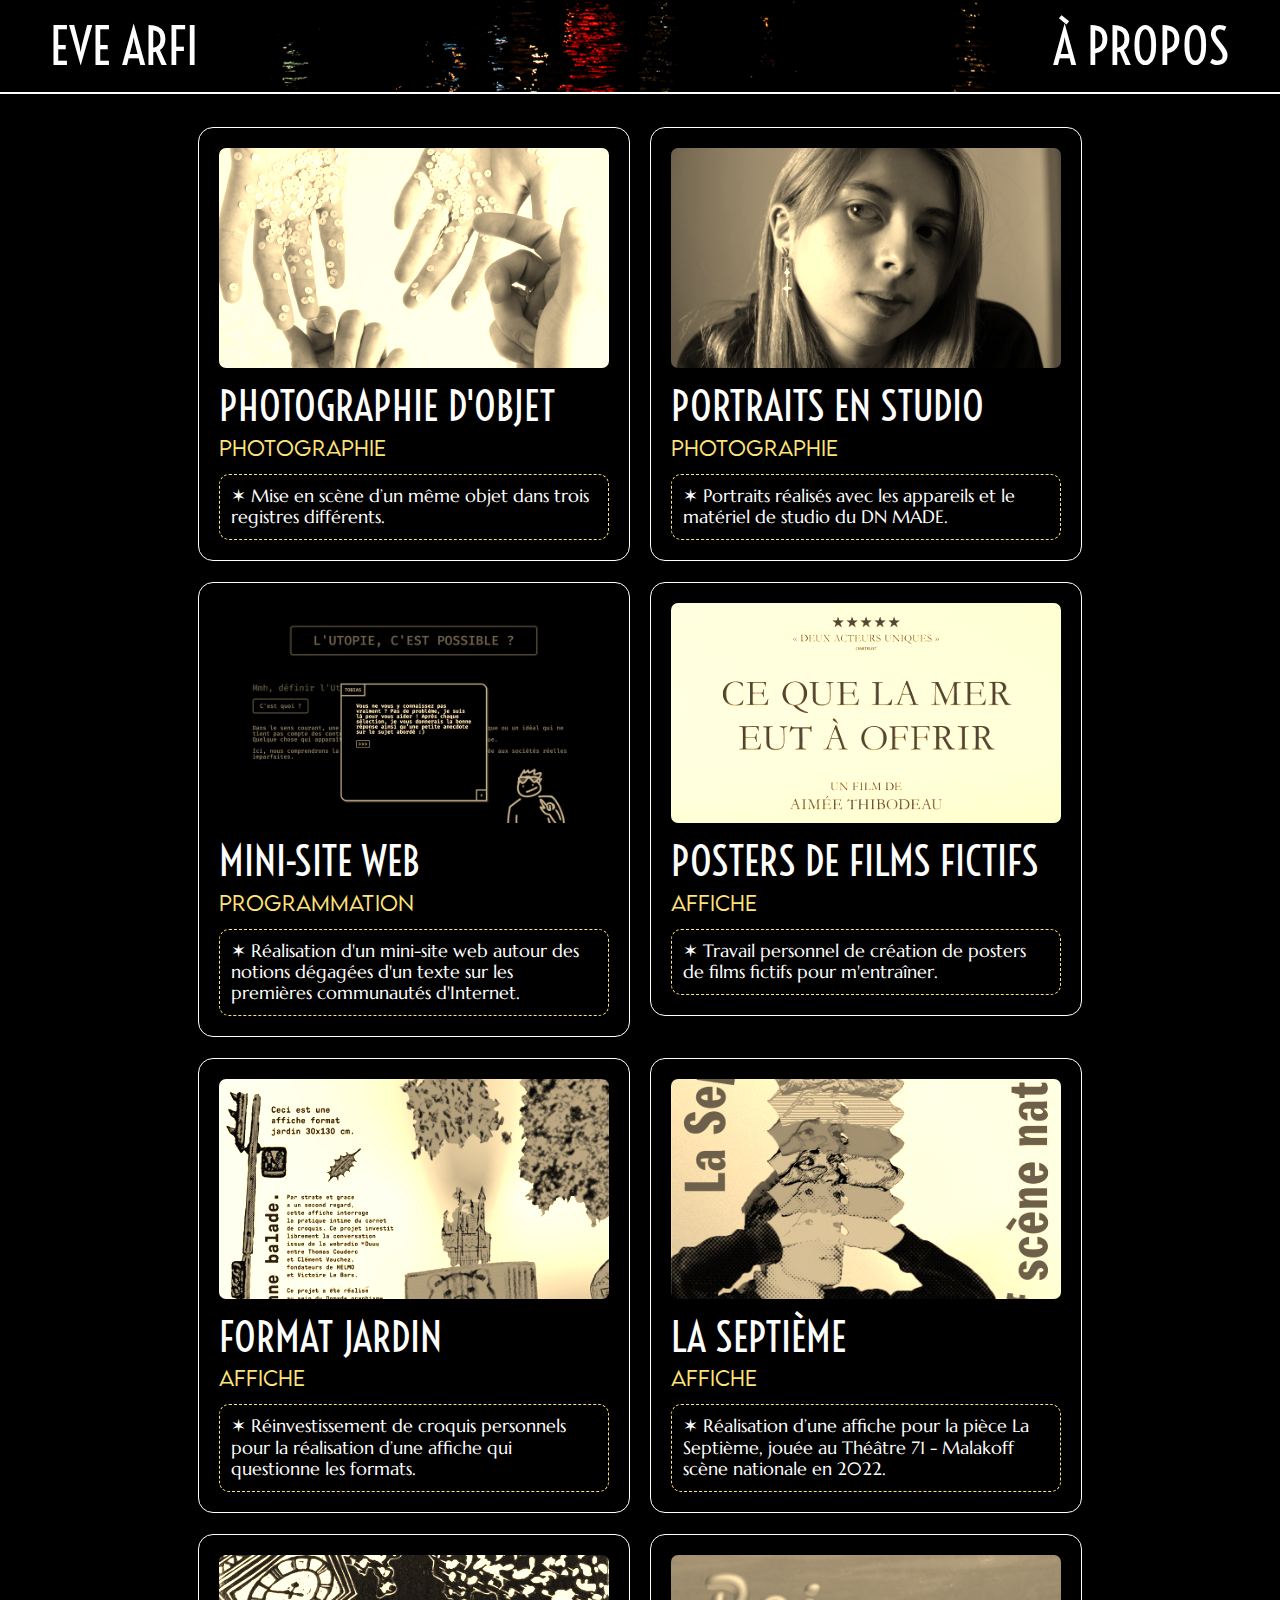
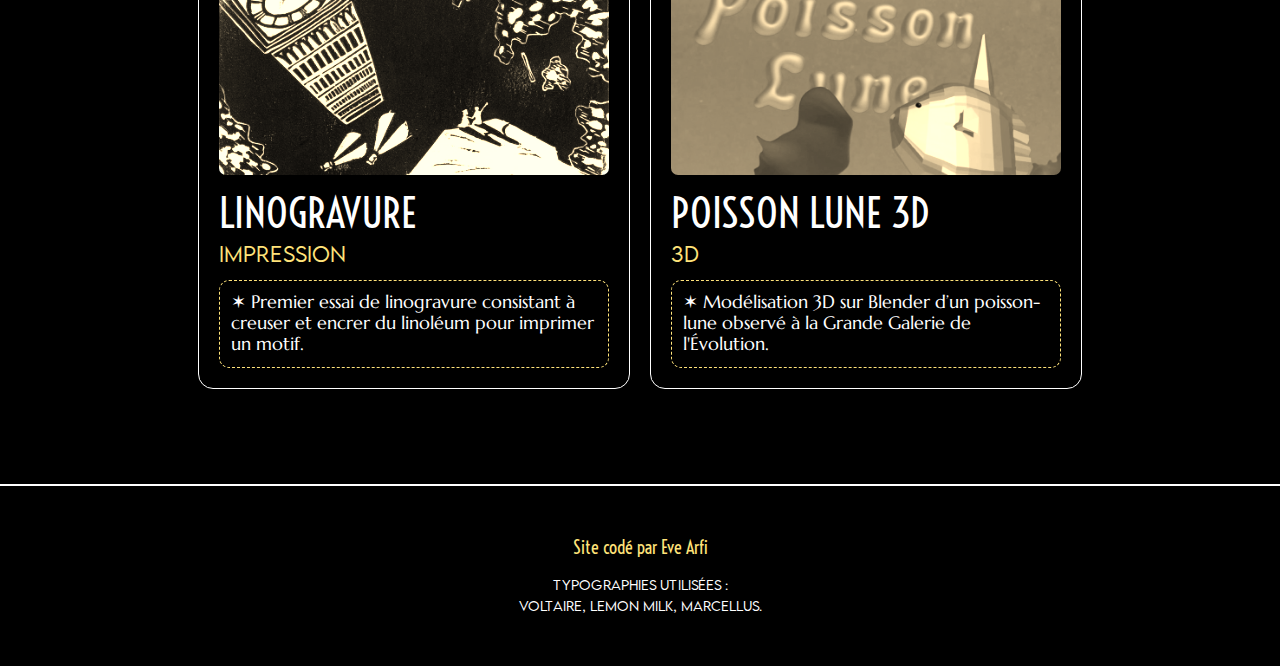
==== commit 3390ab68: "Mise à jour du site" ====
--- a/index.html
+++ b/index.html
@@ -119,7 +119,7 @@
 				<h4>Linogravure</h4> 
 				<h5>impression</h5>
 				<p>
-					✶ Premier essai de linogravure consistant à creuser et ancrer du linoléum pour imprimer un motif.
+					✶ Premier essai de linogravure consistant à creuser et encrer du linoléum pour imprimer un motif.
 				</p>
 			</article>
 		</a>
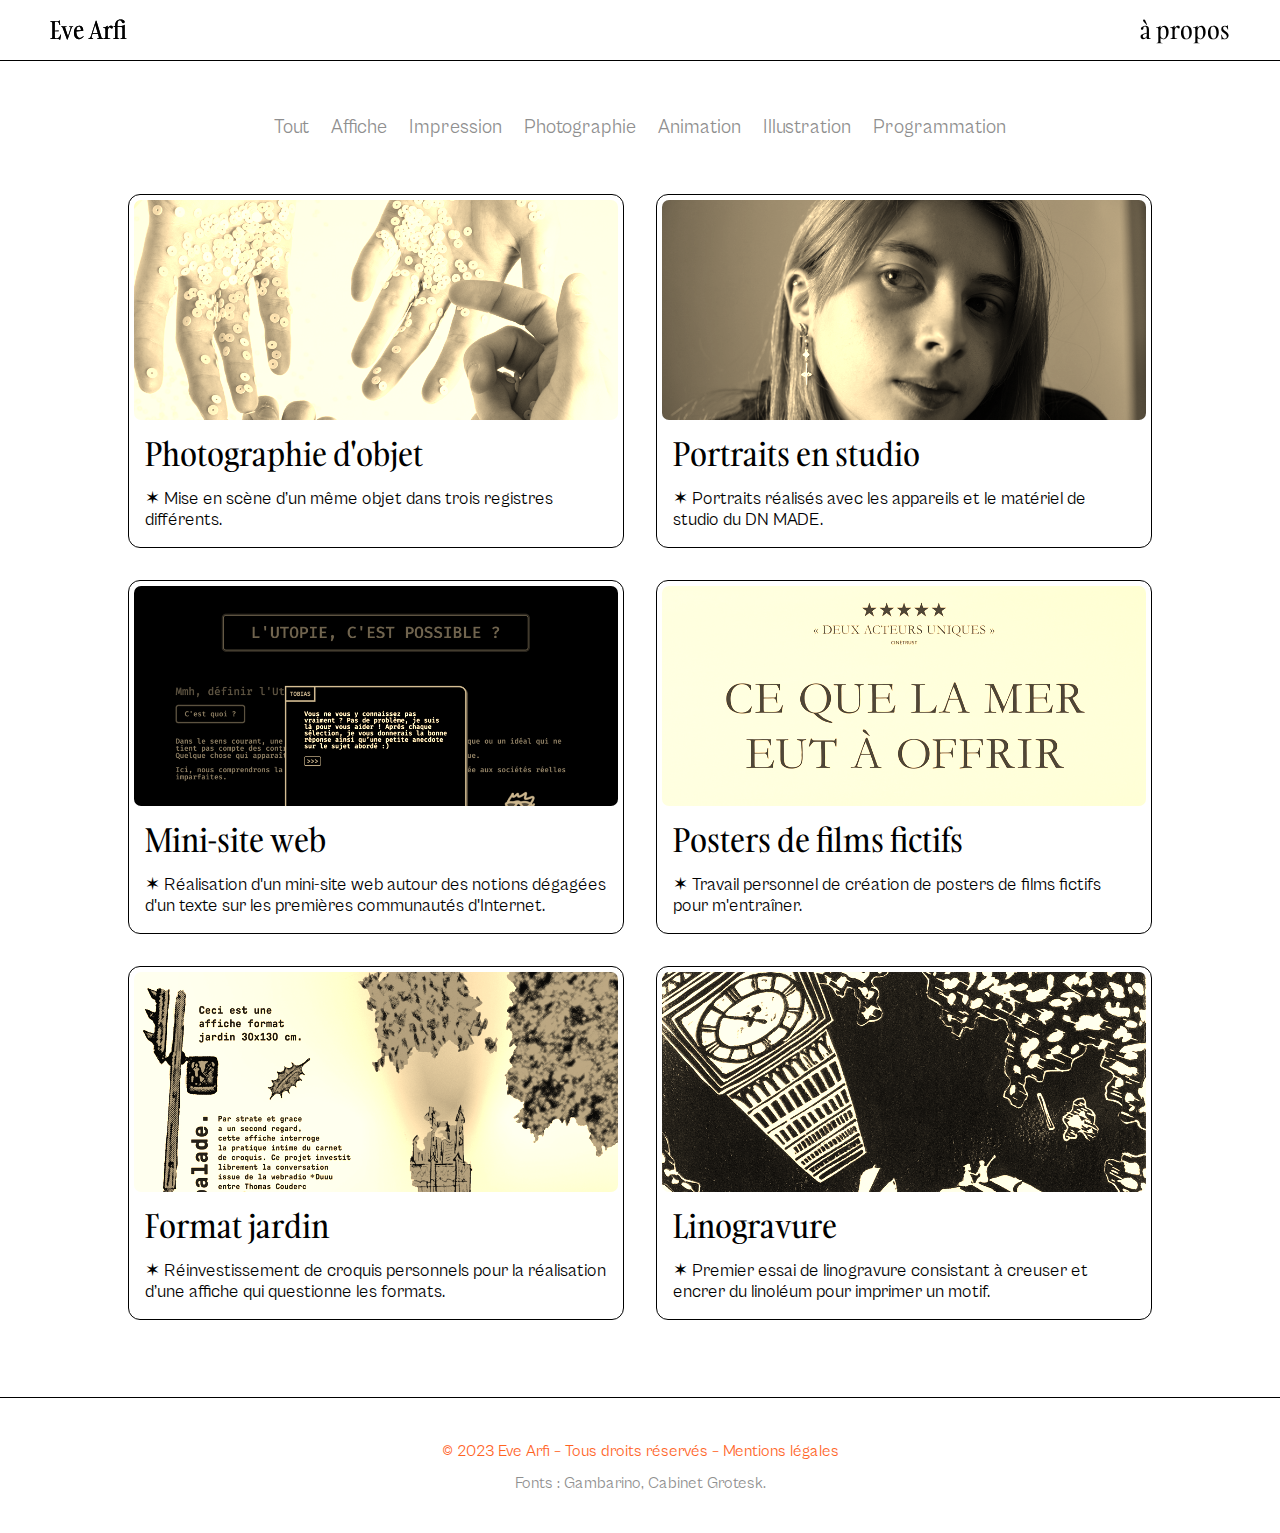
==== commit b76cb7b3: "Mise à jour du site décembre 2023" ====
--- a/index.html
+++ b/index.html
@@ -17,54 +17,69 @@
 			<h1 id="prenomnom" class="txtheader">
 				Eve Arfi
 			</h1>
+			<h1 id="prenomnom" class="txtheader">
+				Eve Arfi
+			</h1>
 		</a>
 		<a href="apropos.html" title="à propos">
 			<p id="apropos" class="txtheader">
 				à propos
 			</p>
 		</a>
-		<img id="bgheader" src="import/bandeau53.jpg">
 	</header>
 
 
+
+
+
+<div id="headBtnsDiv">
+	<button class="headBtn">Tout</button>
+	<button class="headBtn">Affiche</button>
+	<button class="headBtn">Impression</button>
+	<button class="headBtn">Photographie</button>
+	<button class="headBtn">Animation</button>
+	<button class="headBtn">Illustration</button>
+	<button class="headBtn">Programmation</button>	
+</div>
 
 
 <div id="contgrille">
 	
 	<div id="grille">
-		<a href="photographieobjet.html" title="projet photographie d'objet">
+
+		<a class="project-prev photo" href="photographieobjet.html" title="projet photographie d'objet">
 			<article>
 				<div class="image">
 					<img src="import/apercuobjet.jpg" alt="aperçu projet photographie d'objet">
 				</div>
-				<h4>Photographie d'objet</h4> 
-				<h5>photographie</h5>
+				<h4>Photographie d'objet</h4>
+				<!-- <h5>photographie</h5> -->
 				<p>
 					✶ Mise en scène d’un même objet dans trois registres différents.
 				</p>
 			</article>
 		</a>
 
-		<a href="portraitsstudio.html" title="projet portraits en studio">
+		<a class="project-prev photo" href="portraitsstudio.html" title="projet portraits en studio">
 			<article>
 				<div class="image">
 					<img src="import/apercuportraits.jpg" alt="aperçu projet portraits en studio">
 				</div>
 				<h4>Portraits en studio</h4> 
-				<h5>photographie</h5>
+				<!-- <h5>photographie</h5> -->
 				<p>
 					✶ Portraits réalisés avec les appareils et le matériel de studio du DN MADE. 
 				</p>
 			</article>
 		</a>
 
-		<a href="minisiteweb.html" title="projet mini-site web">
+		<a class="project-prev prog" href="minisiteweb.html" title="projet mini-site web">
 			<article>
 				<div class="image">
 					<img src="import/apercuminisite.jpg" alt="aperçu projet mini-site web">
 				</div>
 				<h4>Mini-site web</h4>
-				<h5>programmation</h5>
+				<!-- <h5>programmation</h5> -->
 				<p>
 					✶ Réalisation d'un mini-site web autour des notions dégagées d'un texte sur les premières communautés d'Internet. 
 
@@ -72,33 +87,33 @@
 			</article>
 		</a>
 
-		<a href="postersfilms.html" title="projet d'affiches de films fictifs">
+		<a class="project-prev aff" href="postersfilms.html" title="projet d'affiches de films fictifs">
 			<article>
 				<div class="image">
 					<img src="import/apercupostersfilmsbiss.jpg" alt="aperçu projet affiche films fictifs">
 				</div>
-				<h4>posters de films fictifs</h4> 
-				<h5>affiche</h5>
+				<h4>Posters de films fictifs</h4> 
+				<!-- <h5>affiche</h5> -->
 				<p>
 					✶ Travail personnel de création de posters de films fictifs pour m'entraîner.
 				</p>
 			</article>
 		</a>
 
-		<a href="formatjardin.html" title="projet d'affiche format jardin">
+		<a class="project-prev aff" href="formatjardin.html" title="projet d'affiche format jardin">
 			<article>
 				<div class="image">
 					<img src="import/apercujardin.jpg" alt="aperçu projet affiche format jardin">
 				</div>
 				<h4>Format jardin</h4> 
-				<h5>affiche</h5>
+				<!-- <h5>affiche</h5> -->
 				<p>
 					✶ Réinvestissement de croquis personnels pour la réalisation d’une affiche qui questionne les formats.
 				</p>
 			</article>
 		</a>
 
-		<a href="laseptieme.html" title="projet d'affiche sur La Septième">
+		<!-- <a class="project-prev aff" href="laseptieme.html" title="projet d'affiche sur La Septième">
 			<article>
 				<div class="image">
 					<img src="import/apercuaffiche71.jpg" alt="aperçu projet affiche La Septième">
@@ -109,22 +124,22 @@
 					✶ Réalisation d’une affiche pour la pièce La Septième, jouée au Théâtre 71 -  Malakoff scène nationale en 2022.
 				</p>
 			</article>
-		</a>
-
-		<a href="linogravure.html" title="projet de linogravure">
+		</a> -->
+
+		<a class="project-prev impr" href="linogravure.html" title="projet de linogravure">
 			<article>
 				<div class="image">
 					<img src="import/aperculino.jpg" alt="aperçu projet linogravure">
 				</div>
 				<h4>Linogravure</h4> 
-				<h5>impression</h5>
+				<!-- <h5>impression</h5> -->
 				<p>
 					✶ Premier essai de linogravure consistant à creuser et encrer du linoléum pour imprimer un motif.
 				</p>
 			</article>
 		</a>
 
-		<a href="poissonlune3d.html" title="projet de modélisation d’poisson lune en 3D sur Blender">
+		<!-- <a class="project-prev anim" href="poissonlune3d.html" title="projet de modélisation d’poisson lune en 3D sur Blender">
 			<article>
 				<div class="image">
 					<img src="import/apercupoissonlune.jpg" alt="aperçu projet poisson-lune en 3D Blender">
@@ -135,7 +150,7 @@
 					✶ Modélisation 3D sur Blender d’un poisson-lune observé à la Grande Galerie de l'Évolution.
 				</p>
 			</article>
-		</a>
+		</a> -->
 
 		<!-- <a href="risographie.html" title="projet de fanzine en risographie">
 			<article>
@@ -168,10 +183,10 @@
 	
 	<footer>
 		<p id="codepar">
-			Site codé par Eve Arfi <br/> <br/>
+			© 2023 Eve Arfi – Tous droits réservés – Mentions légales <br/> <br/>
 		</p>
 		<p id="fontsused">
-			Typographies utilisées : <br/> Voltaire, LEMON MILK, Marcellus.
+			Fonts : Gambarino, Cabinet Grotesk.
 		</p>
 	</footer>
 
@@ -180,25 +195,8 @@
 
 
 
-
-
-
-
-
-
-
-
-
-
-
-
-
-
-
-
-
-
-
-
 </body>
+
+<script src="js/head_btns.js"></script>
+
 </html>--- a/style/style.css
+++ b/style/style.css
@@ -20,46 +20,11 @@
 	font-family: 'LEMONl';
 	src: url('../fonts/LEMONMILK_Light.ttf') format('truetype');
 }
-/* glacial indifference */
-@font-face {
-	font-family: 'GLACIALb';
-	src: url('../fonts/GlacialIndifference_Bold') format('truetype');
-}
-@font-face {
-	font-family: 'GLACIALi';
-	src: url('../fonts/GlacialIndifference_Italic.ttf') format('truetype');
-}
-@font-face {
-	font-family: 'GLACIALr';
-	src: url('../fonts/GlacialIndifference_Regular.ttf') format('truetype');
-}
 /* marcellus */
 @font-face {
 	font-family: 'MARCELLUS';
 	src: url('../fonts/Marcellus_Regular.ttf') format('truetype');
 }
-/* monument extended */
-@font-face {
-	font-family: 'MONUMENTr';
-	src: url('../fonts/MonumentExtended_Regular.otf') format('opentype');
-}
-/* lora */
-@font-face {
-	font-family: 'LORAr';
-	src: url('../fonts/Lora_Regular.ttf') format('truetype');
-}
-@font-face {
-	font-family: 'LORAi';
-	src: url('../fonts/Lora_Italic.ttf') format('truetype');
-}
-@font-face {
-	font-family: 'LORAm';
-	src: url('../fonts/Lora_Medium.ttf') format('truetype');
-}
-@font-face {
-	font-family: 'LORAmi';
-	src: url('../fonts/Lora_Medium Italic.ttf') format('truetype');
-}
 @font-face {
 	font-family: 'VOLTAIRE';
 	src: url('../fonts/Voltaire_Regular.ttf') format('truetype');
@@ -73,17 +38,25 @@
 	src: url('../fonts/SofiaSansCondensed-Regular.ttf') format('truetype');
 }
 @font-face {
-	font-family: 'SPACEr';
-	src: url('../fonts/SpaceGrotesk-Regular.ttf') format('truetype');
+	font-family: 'CABINET';
+	src: url('../fonts/CabinetGrotesk-Variable.ttf') format('truetype');
+}
+@font-face {
+	font-family: 'GAMBARINO';
+	src: url('../fonts/Gambarino-Regular.otf') format('opentype');
 }
 
 /* ---------------------------- BODY ---------------------------- */
 
 body {
-	background-color: #000000;
+	background-color: white;
 	/* height : 100vh; */
 	width: 100vw;
 	max-width: 100%;
+	min-height: 100vh;
+	display: flex;
+	flex-direction: column;
+	justify-content: space-between;
 }
 
 a {
@@ -113,8 +86,7 @@
 }
 
 #bioapropos {
-	color: white;
-	font-family: 'MARCELLUS';
+	font-family: 'CABINET';
 	font-size: 1.26em;
 	line-height: 1.2em;
 	width: 30vw;
@@ -122,36 +94,39 @@
 }
 
 .mailetcv {
-	font-family: 'MARCELLUS';
-	/* text-transform: uppercase; */
-
+	font-family: 'CABINET';
+	line-height: 1.2em;
 }
 
 /* ---------------------------- HEADER ---------------------------- */
 
 header {
-	/* background-color: #fdb044; */
+	/* background-color: white; */
 	width: 100vw;
-	height: 92px;
+	height: 60px;
 	position: fixed;
 	top: 0;
 	display: flex;
 	z-index: 100;
-	border-bottom: 2px solid white;
+	border-bottom: 1px solid black;
+
+	-webkit-backdrop-filter: blur(15px);
+    backdrop-filter: blur(15px);
+    background-color: rgba(255, 255, 255, 0.05);
 }
 
 .txtheader {
-	font-family: 'VOLTAIRE';
-	font-size: 3.1em;
-	color: white;
-	margin-top: 23px;
-	display: flex;
-	text-transform: uppercase;
+	font-family: 'GAMBARINO', sans-serif;
+	font-size: 1.5em;
+	color: black;
+	margin-top: 18px;
+	display: flex;
+	/* text-transform: uppercase; */
+	transition: color 0.3s;
 }
 
 .txtheader:hover {
-	color: #ffe37a;
-	transition: color 0.3s; 
+	color: #FF631F;
 	/* faut que le ease out se fasse */
 }
 
@@ -170,46 +145,83 @@
 	right: 50px;
 }
 
+
+/* ----------------------------- FILTRES ----------------------------- */
+
+#headBtnsDiv {
+	display: flex;
+	justify-content: center;
+	align-items: center;
+	flex-direction: row;
+	flex-wrap: wrap;
+	margin-top: 115px;
+}
+
+#headBtnsDiv .headBtn {
+	font-family: 'CABINET', sans-serif;
+	font-size: 1.2em;
+	color: #8f8f8f;
+	background: transparent;
+	border: none;
+	padding: 0 11px;
+	
+	transition: all 0.3s ease-in-out;
+}
+
+#headBtnsDiv .headBtn:hover {
+	color: black;
+	transition: color 0.3s;
+	cursor: pointer;
+}
+
+#headBtnsDiv .headBtn.catSelected {
+	color: #FF631F;
+}
+
+.hiddenPrev {
+	display: none;
+}
+
 /* ---------------------------- FOOTER ---------------------------- */
 
 footer {
-	background-color: black;
-	height: 20vh;
-	border-top: 2px solid white;
+	height: 15vh;
+	width: 100%;
+	border-top: 1px solid black;
 	color: white;
-	margin: auto;
+	margin: 0;
 	text-align: center;
 }
 
 #codepar {
-	margin-top: 6vh;
-	font-family: 'VOLTAIRE';
-	color: #ffe37a;
-	font-size: 1.1em;
+	margin-top: 5vh;
+	font-family: 'CABINET';
+	color: #FF631F;
+	font-size: 1em;
 }
 
 #fontsused {
-	font-family: 'LEMONl';
-	color: white;
-	font-size: 0.8em;
-	line-height: 1.6em;
+	font-family: 'CABINET';
+	color: #8f8f8f;
+	font-size: 1em;
+	line-height: 1.1em;
 }
 
 
 /* ---------------------------- GRILLE ---------------------------- */
 
 #contgrille {
-	width: 72vw;
+	width: 80vw;
 	margin: auto;
 	margin-bottom: 6%;
-	padding-top: 8.5%;
+	padding-top: 55px;
 }
 
 #grille {
 	display: grid;
-  	grid-template-columns: repeat(auto-fill, minmax(400px, 1fr));
-  	grid-gap: 1.3em;
-  	padding : 2%;	
+  	grid-template-columns: repeat(auto-fill, minmax(350px, 1fr));
+  	grid-gap: 2em;
+  	/* padding : 2%; */
 } 
 
 .image {
@@ -238,13 +250,13 @@
 }
 
 article {
-	color: white;
-	background-color: black;
+	color: black;
+	background-color: white;
 	grid-column: span 1;
-	border-radius: 15px;
-	padding: 20px;
+	border-radius: 12px;
+	padding: 5px;
 	transition: 0.4s ease all;
-	border: 1px solid white;
+	border: 1px solid black;
 }
 
 article:hover {
@@ -252,26 +264,27 @@
 }
 
 article h4 {
-	font-family: 'VOLTAIRE';
-	text-transform: uppercase;
-	font-size: 2.55em;	
+	font-family: 'GAMBARINO';
+	/* text-transform: uppercase; */
+	font-size: 2em;	
 	margin-bottom: 0.14em;
 	line-height: 1.2em;
-}
-
-article h5 {
+	padding: 0px 11px 0px 11px;
+}
+
+/* article h5 {
 	font-family: 'LEMONl';
-	font-size: 1.25em;	
+	font-size: 1em;	
 	margin-bottom: 0.8em;
-	color: #ffe37a;
-}
+	color: #FF631F;
+} */
 
 article p {
-	font-family: 'MARCELLUS';
+	font-family: 'CABINET';
 	font-size: 1.1em;
 	line-height: 1.2em;
 	padding: 11px;
-	border: 1px dashed #ffe37a;
+	/* border: 1px dashed #FF631F; */
 	border-radius: 10px;
 }
 
@@ -292,7 +305,7 @@
 
 .partexplications {  /* GAUCHE */
 	height: 100vh;
-	background-color: black;
+	background-color: white;
 	margin: 0;
 	width: 33%;
 	overflow: auto;
@@ -300,19 +313,19 @@
 }
 
 .titresdeprojets {
-	font-family: 'VOLTAIRE';
-	text-transform: uppercase;
-	color: white;
+	font-family: 'GAMBARINO';
+	/* text-transform: uppercase; */
+	color: black;
 	margin: auto;
 	text-align: center;
-	font-size: 3.2em;
+	font-size: 2em;	
 	padding-top: 200px;
 	width: 400px;
 }
 
 .txtprojets {
-	font-family: 'MARCELLUS';
-	color: white;
+	font-family: 'CABINET';
+	color: black;
 	font-size: 1.26em;
 	line-height: 1.2em;
 	padding: 20px;
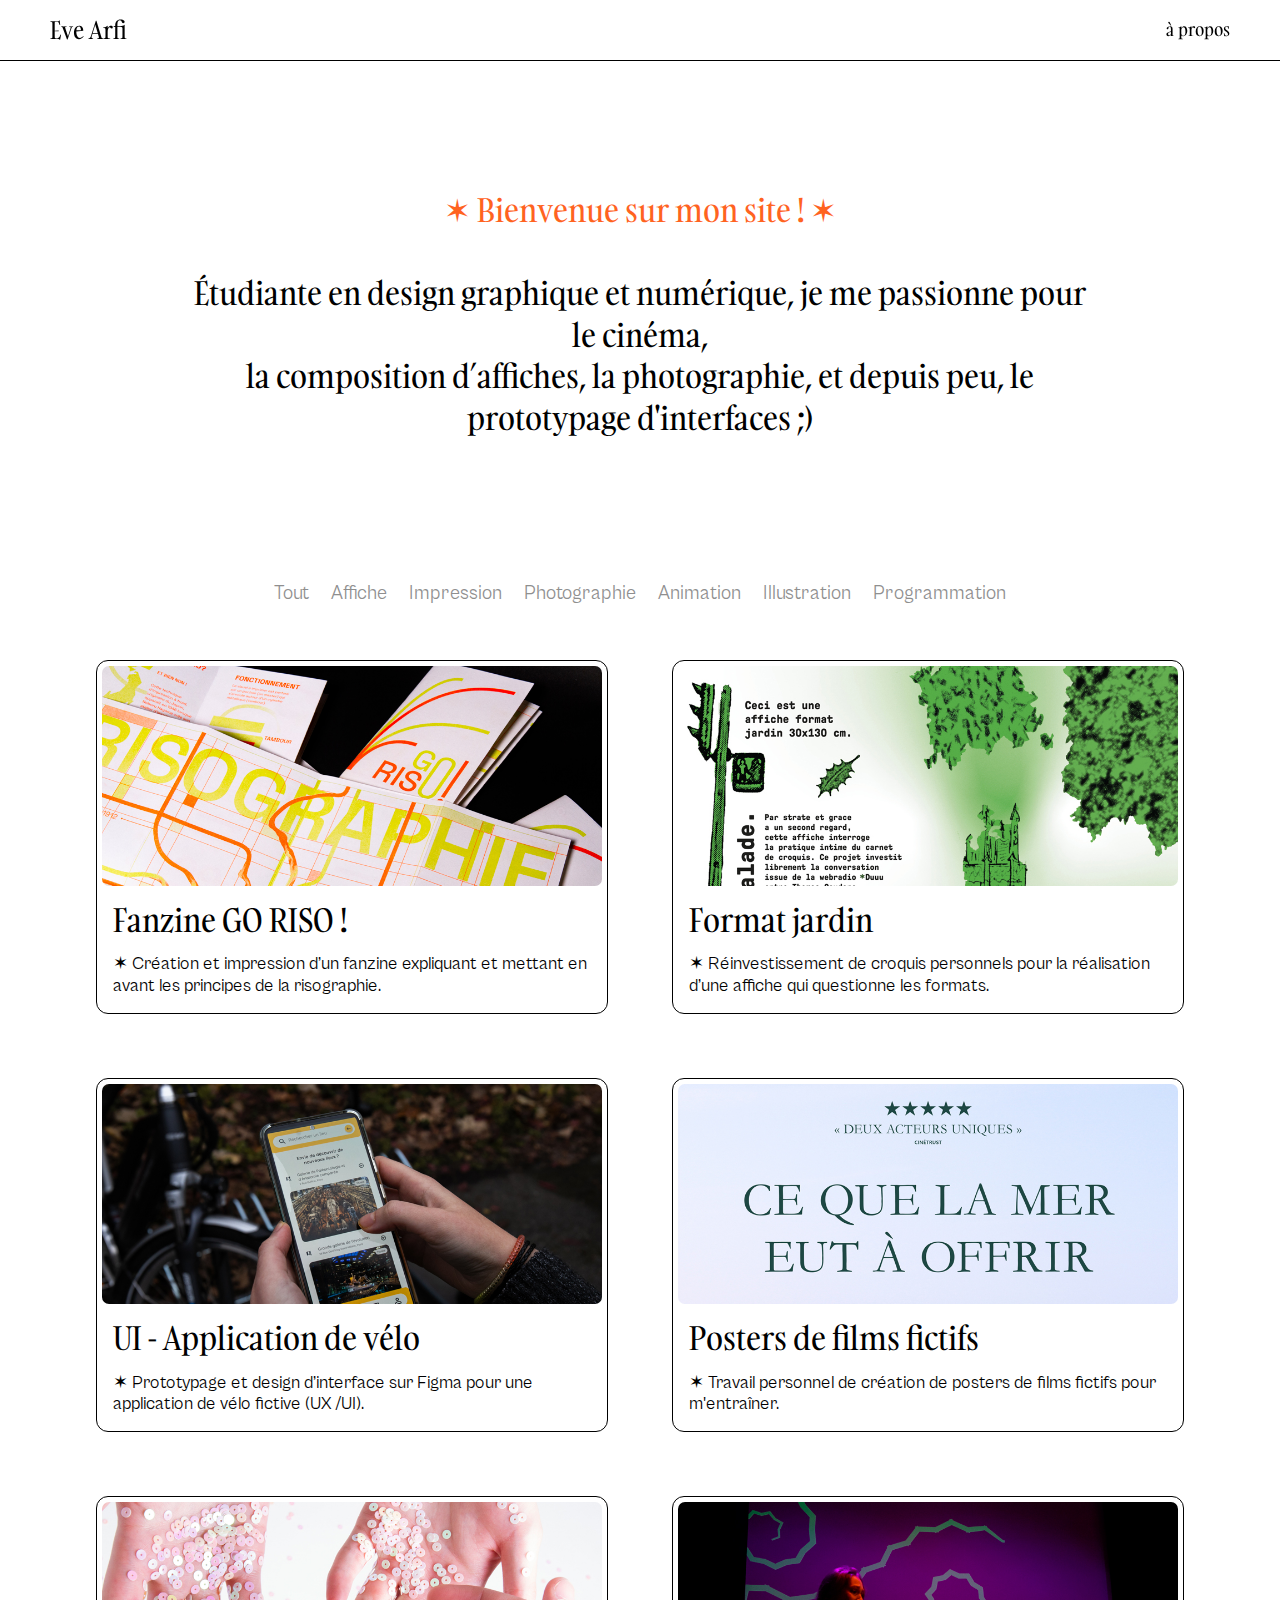
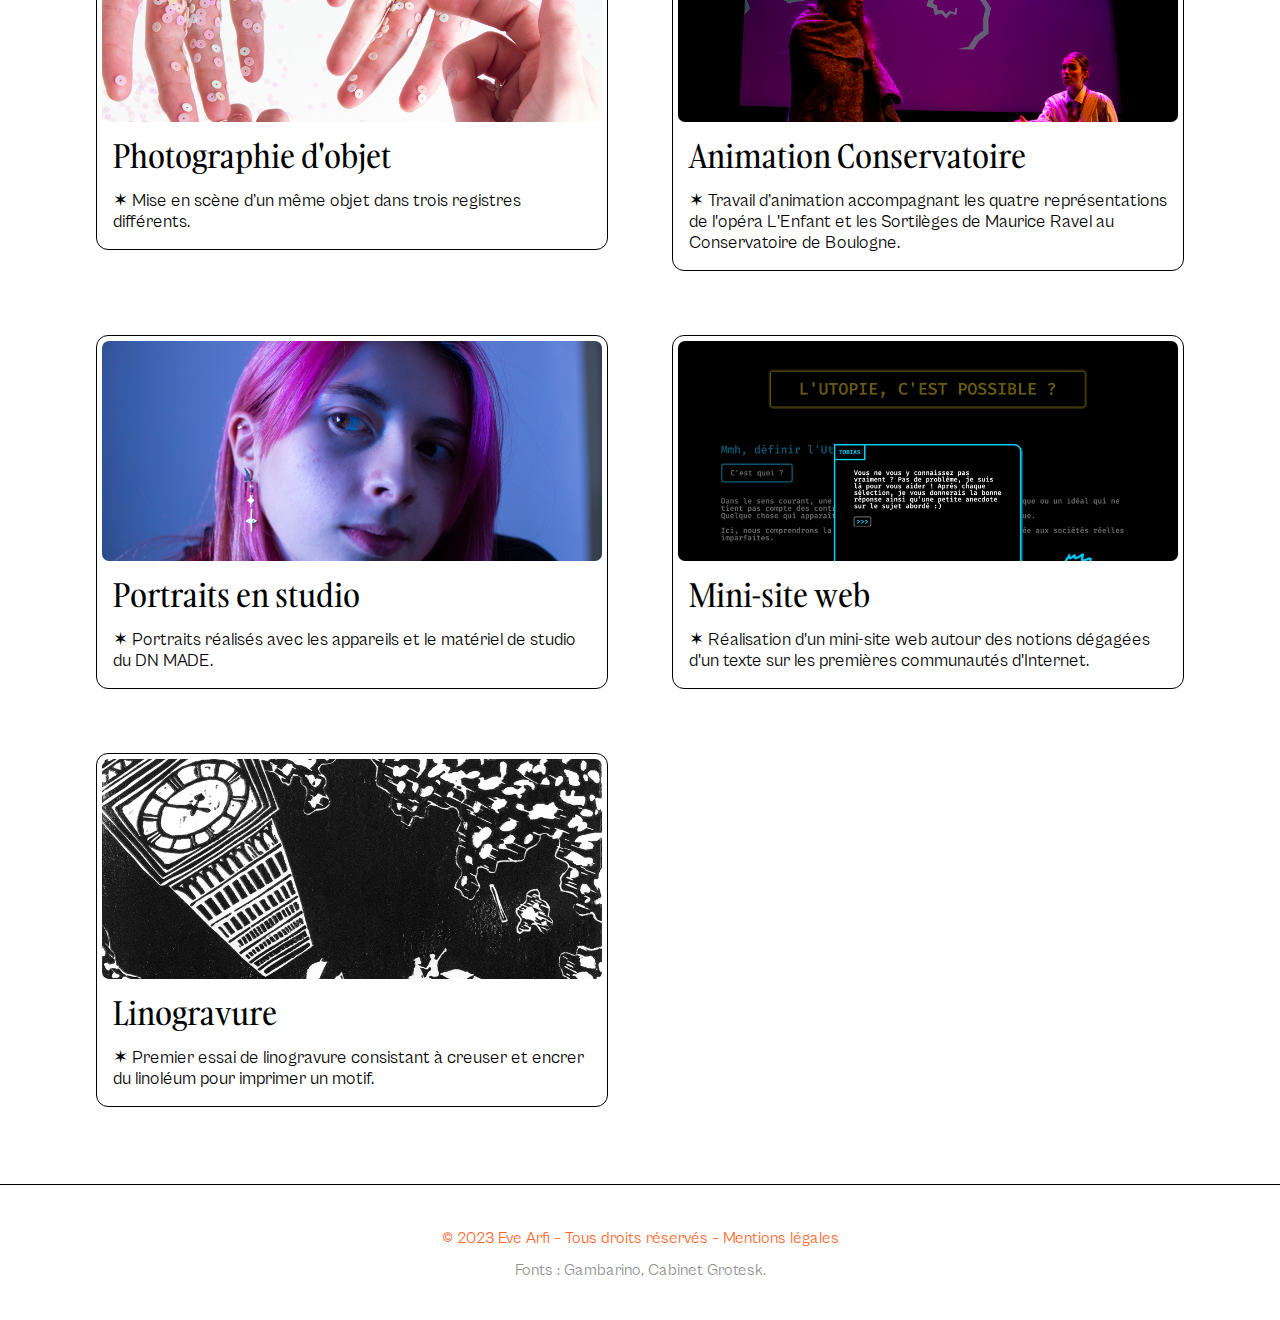
==== commit ccd524c4: "Mise à jour du site" ====
--- a/index.html
+++ b/index.html
@@ -17,9 +17,6 @@
 			<h1 id="prenomnom" class="txtheader">
 				Eve Arfi
 			</h1>
-			<h1 id="prenomnom" class="txtheader">
-				Eve Arfi
-			</h1>
 		</a>
 		<a href="apropos.html" title="à propos">
 			<p id="apropos" class="txtheader">
@@ -30,7 +27,9 @@
 
 
 
-
+<h3> 
+	<span style="color: #FF631F;">✶ Bienvenue sur mon site ! ✶</span><br/><br/>Étudiante en design graphique et numérique, je me passionne pour le cinéma,<br/>la composition d’affiches, la photographie, et depuis peu, le prototypage d'interfaces ;)
+</h3>
 
 <div id="headBtnsDiv">
 	<button class="headBtn">Tout</button>
@@ -47,6 +46,58 @@
 	
 	<div id="grille">
 
+		<a class="project-prev impr" href="risographie.html" title="projet de risographie">
+			<article>
+				<div class="image">
+					<img src="import/apercuriso.jpg" alt="aperçu projet de fanzine en risographie">
+				</div>
+				<h4>Fanzine GO RISO !</h4>
+				<!-- <h5>impression</h5> -->
+				<p>
+					✶ Création et impression d’un fanzine expliquant et mettant en avant les principes de la risographie.
+				</p>
+			</article>
+		</a>
+
+		<a class="project-prev aff" href="formatjardin.html" title="projet d'affiche format jardin">
+			<article>
+				<div class="image">
+					<img src="import/apercujardin.jpg" alt="aperçu projet affiche format jardin">
+				</div>
+				<h4>Format jardin</h4> 
+				<!-- <h5>affiche</h5> -->
+				<p>
+					✶ Réinvestissement de croquis personnels pour la réalisation d’une affiche qui questionne les formats.
+				</p>
+			</article>
+		</a>
+
+		<a class="project-prev prog" href="velo.html" title="projet prototypage d'une application de vélo">
+			<article>
+				<div class="image">
+					<img src="import/apercuvelo.jpg" alt="aperçu projet prototypage d'une application de vélo">
+				</div>
+				<h4>UI - Application de vélo</h4>
+				<!-- <h5>programmation</h5> -->
+				<p>
+					✶ Prototypage et design d’interface sur Figma pour une application de vélo fictive (UX /UI). 
+				</p>
+			</article>
+		</a>
+
+		<a class="project-prev aff" href="postersfilms.html" title="projet d'affiches de films fictifs">
+			<article>
+				<div class="image">
+					<img src="import/apercupostersfilmsbiss.jpg" alt="aperçu projet affiche films fictifs">
+				</div>
+				<h4>Posters de films fictifs</h4>
+				<!-- <h5>affiche</h5> -->
+				<p>
+					✶ Travail personnel de création de posters de films fictifs pour m'entraîner.
+				</p>
+			</article>
+		</a>
+
 		<a class="project-prev photo" href="photographieobjet.html" title="projet photographie d'objet">
 			<article>
 				<div class="image">
@@ -60,6 +111,19 @@
 			</article>
 		</a>
 
+		<a class="project-prev anim" href="conservatoire.html" title="projet projet d'animation pour le Conservatoire de Boulogne">
+			<article>
+				<div class="image">
+					<img src="import/apercuconserv.jpg" alt="aperçu projet d'animation pour le Conservatoire de Boulogne">
+				</div>
+				<h4>Animation Conservatoire</h4>
+				<!-- <h5>animation</h5> -->
+				<p>
+					✶ Travail d’animation accompagnant les quatre représentations de l'opéra L'Enfant et les Sortilèges de Maurice Ravel au Conservatoire de Boulogne.
+				</p>
+			</article>
+		</a>
+
 		<a class="project-prev photo" href="portraitsstudio.html" title="projet portraits en studio">
 			<article>
 				<div class="image">
@@ -87,28 +151,15 @@
 			</article>
 		</a>
 
-		<a class="project-prev aff" href="postersfilms.html" title="projet d'affiches de films fictifs">
-			<article>
-				<div class="image">
-					<img src="import/apercupostersfilmsbiss.jpg" alt="aperçu projet affiche films fictifs">
-				</div>
-				<h4>Posters de films fictifs</h4> 
-				<!-- <h5>affiche</h5> -->
-				<p>
-					✶ Travail personnel de création de posters de films fictifs pour m'entraîner.
-				</p>
-			</article>
-		</a>
-
-		<a class="project-prev aff" href="formatjardin.html" title="projet d'affiche format jardin">
-			<article>
-				<div class="image">
-					<img src="import/apercujardin.jpg" alt="aperçu projet affiche format jardin">
-				</div>
-				<h4>Format jardin</h4> 
-				<!-- <h5>affiche</h5> -->
-				<p>
-					✶ Réinvestissement de croquis personnels pour la réalisation d’une affiche qui questionne les formats.
+		<a class="project-prev impr" href="linogravure.html" title="projet de linogravure">
+			<article>
+				<div class="image">
+					<img src="import/aperculino.jpg" alt="aperçu projet linogravure">
+				</div>
+				<h4>Linogravure</h4> 
+				<!-- <h5>impression</h5> -->
+				<p>
+					✶ Premier essai de linogravure consistant à creuser et encrer du linoléum pour imprimer un motif.
 				</p>
 			</article>
 		</a>
@@ -126,19 +177,6 @@
 			</article>
 		</a> -->
 
-		<a class="project-prev impr" href="linogravure.html" title="projet de linogravure">
-			<article>
-				<div class="image">
-					<img src="import/aperculino.jpg" alt="aperçu projet linogravure">
-				</div>
-				<h4>Linogravure</h4> 
-				<!-- <h5>impression</h5> -->
-				<p>
-					✶ Premier essai de linogravure consistant à creuser et encrer du linoléum pour imprimer un motif.
-				</p>
-			</article>
-		</a>
-
 		<!-- <a class="project-prev anim" href="poissonlune3d.html" title="projet de modélisation d’poisson lune en 3D sur Blender">
 			<article>
 				<div class="image">
@@ -152,19 +190,6 @@
 			</article>
 		</a> -->
 
-		<!-- <a href="risographie.html" title="projet de fanzine en risographie">
-			<article>
-				<div class="image">
-					<img src="import/apercuriso.jpg" alt="aperçu projet de fanzine en risographie">
-				</div>
-				<h4>Fanzine en riso</h4> 
-				<h5>impression</h5>
-				<p>
-					✶ Création d’un petit magazine expliquant et mettant en avant les principes de la risographie.
-				</p>
-			</article>
-		</a> -->
-		
 		<!-- <a href="houlgate.html" title="projet de montage vidéo">
 			<article>
 				<div class="image">
--- a/style/style.css
+++ b/style/style.css
@@ -63,17 +63,17 @@
 	text-decoration: none;
 }
 
-/* .sup {
+.sup {
 	font-size: 0.6em;
 	position: relative;
 	bottom: 0.6em;
-} */
+}
 
 /* --------------------------- A PROPOS --------------------------- */
 
 #divapropos {
-	display: flex;
-	margin: 13vh auto;
+	/* display: flex; */
+	margin: 15vh auto;
 	justify-content: center;
 	align-items: center;
 	margin-bottom: 170px;
@@ -81,16 +81,16 @@
 }
 
 #carteID {
-	width: 27vw;
-	margin-right: 6vw;
+	width: 45vw;
+	margin: auto;
 }
 
 #bioapropos {
 	font-family: 'CABINET';
 	font-size: 1.26em;
 	line-height: 1.2em;
-	width: 30vw;
-	margin-left: 6vw;
+	width: 50vw;
+	margin-top: 5vw;
 }
 
 .mailetcv {
@@ -98,52 +98,75 @@
 	line-height: 1.2em;
 }
 
+#cfm {
+	width: 110px;
+	margin-top: -60px;
+	margin-left: 290px;
+}
+
+
+
 /* ---------------------------- HEADER ---------------------------- */
 
 header {
-	/* background-color: white; */
 	width: 100vw;
 	height: 60px;
 	position: fixed;
 	top: 0;
 	display: flex;
+	justify-content: space-between;
+	align-items: centers;
 	z-index: 100;
 	border-bottom: 1px solid black;
 
 	-webkit-backdrop-filter: blur(15px);
     backdrop-filter: blur(15px);
     background-color: rgba(255, 255, 255, 0.05);
+}
+
+header a {
+	display: flex;
+	align-items: center;
 }
 
 .txtheader {
 	font-family: 'GAMBARINO', sans-serif;
 	font-size: 1.5em;
 	color: black;
-	margin-top: 18px;
-	display: flex;
 	/* text-transform: uppercase; */
 	transition: color 0.3s;
 }
 
 .txtheader:hover {
 	color: #FF631F;
-	/* faut que le ease out se fasse */
-}
-
-#bgheader {
-	width: 100%;
-	overflow-y: hidden;
 }
 
 #prenomnom {
 	margin-left: 50px;
-	position: absolute;
 }
 
 #apropos {
-	position: absolute;
-	right: 50px;
-}
+	margin-right: 50px;
+	font-size: 1.1em;
+}
+
+
+
+
+
+
+
+
+h3 {
+	font-family: 'GAMBARINO', sans-serif;
+	width: 70%;
+	margin: 21vh auto 3vh;
+	text-align: center;
+	font-size: 2em;
+	line-height: 1.3em;
+}
+
+
 
 
 /* ----------------------------- FILTRES ----------------------------- */
@@ -211,16 +234,17 @@
 /* ---------------------------- GRILLE ---------------------------- */
 
 #contgrille {
-	width: 80vw;
+	width: 85vw;
 	margin: auto;
 	margin-bottom: 6%;
 	padding-top: 55px;
+	display: flex-start;
 }
 
 #grille {
 	display: grid;
-  	grid-template-columns: repeat(auto-fill, minmax(350px, 1fr));
-  	grid-gap: 2em;
+  	grid-template-columns: repeat(auto-fill, minmax(340px, 1fr));
+  	grid-gap: 4em;
   	/* padding : 2%; */
 } 
 
@@ -230,20 +254,20 @@
 	border-radius: 7px;
 	overflow-y: hidden;
 	
-	filter: sepia(1);
+	/* filter: sepia(1);
 	-webkit-filter: sepia(1);
-	transition: filter 0.3s ease-in-out;
+	transition: filter 0.3s ease-in-out; */
 	}
 
-.image:hover {
+/* .image:hover {
 	filter: sepia(0);
 	-webkit-filter: sepia(0);
-	}
-
-.image:active {
+	} */
+
+/* .image:active {
 	filter: sepia(0);
 	-webkit-filter: sepia(0);
-	}
+	} */
 
 img {
 	width: 100%;
@@ -265,7 +289,6 @@
 
 article h4 {
 	font-family: 'GAMBARINO';
-	/* text-transform: uppercase; */
 	font-size: 2em;	
 	margin-bottom: 0.14em;
 	line-height: 1.2em;
@@ -314,7 +337,6 @@
 
 .titresdeprojets {
 	font-family: 'GAMBARINO';
-	/* text-transform: uppercase; */
 	color: black;
 	margin: auto;
 	text-align: center;
@@ -410,6 +432,13 @@
 
 
 
+
+
+
+
+
+
+
 /* .deuximagesunecolonne{
 	display: flex;
 	justify-content: center;
